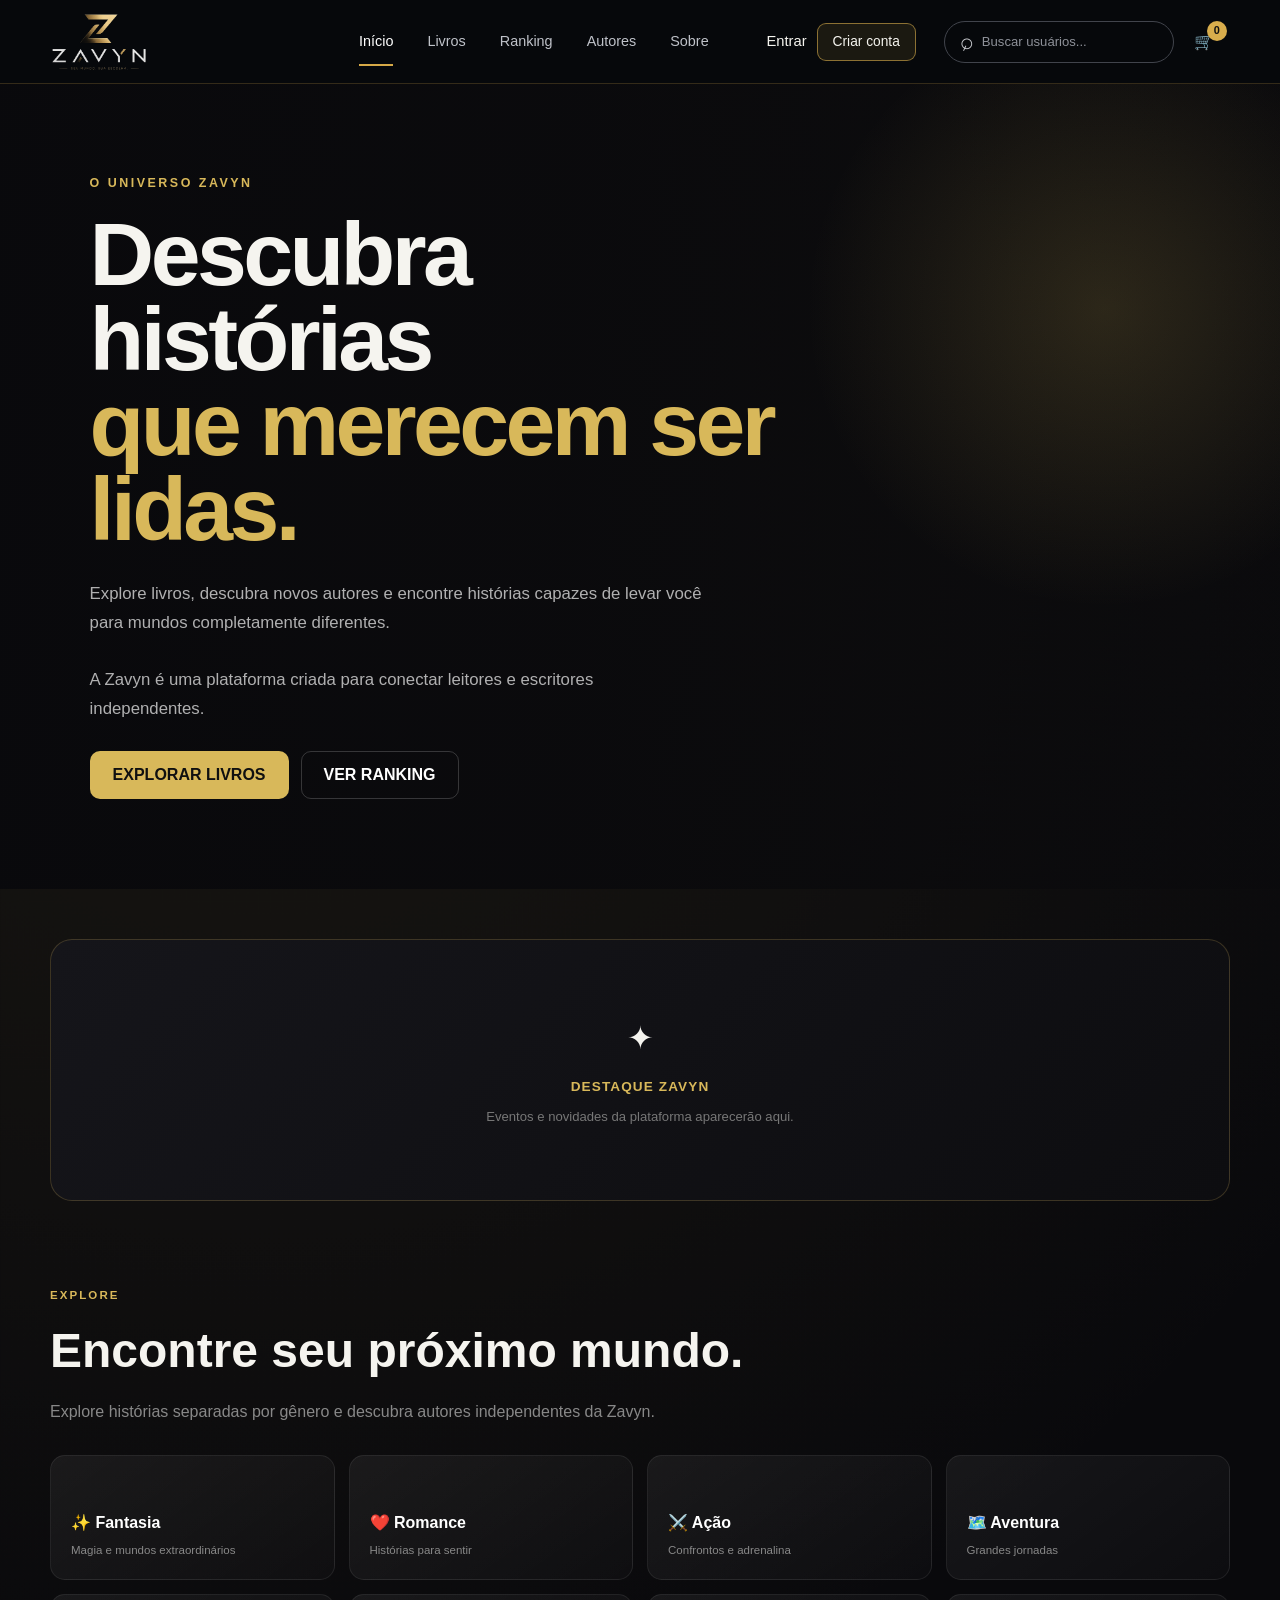
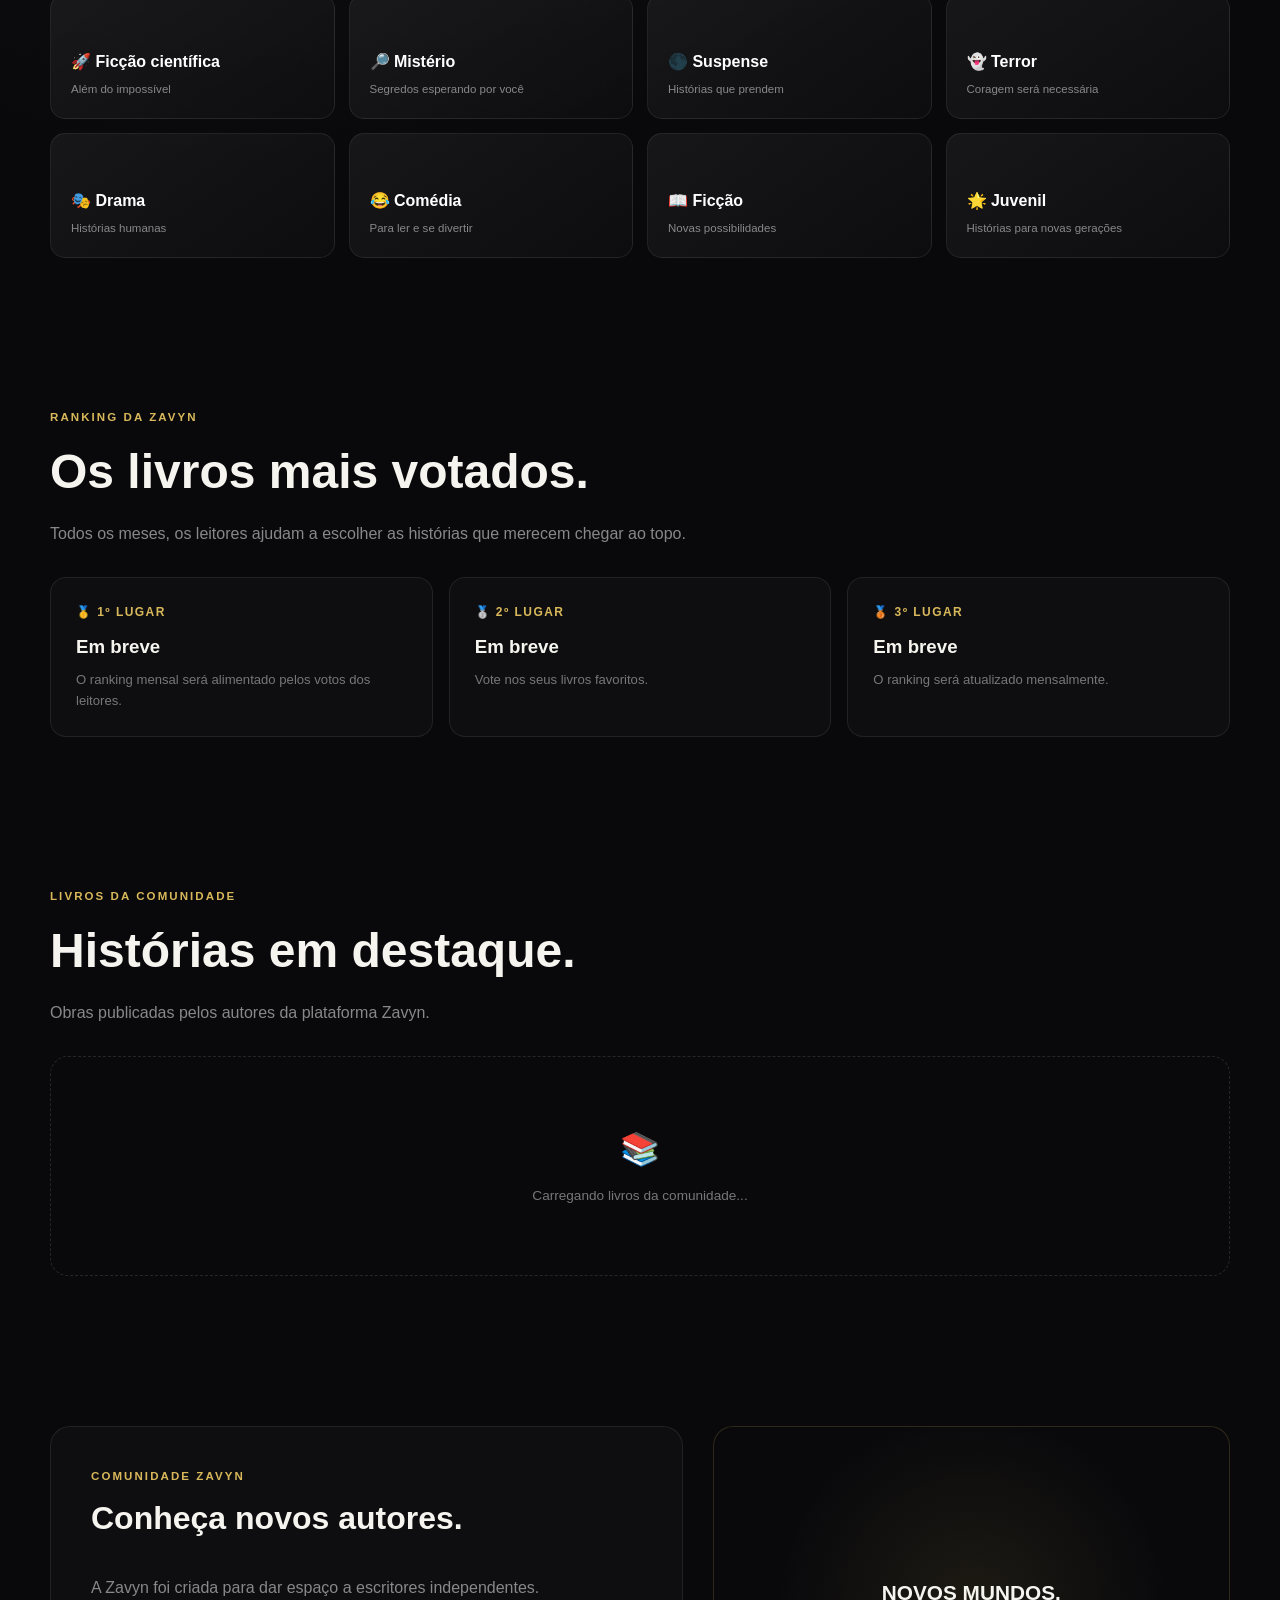
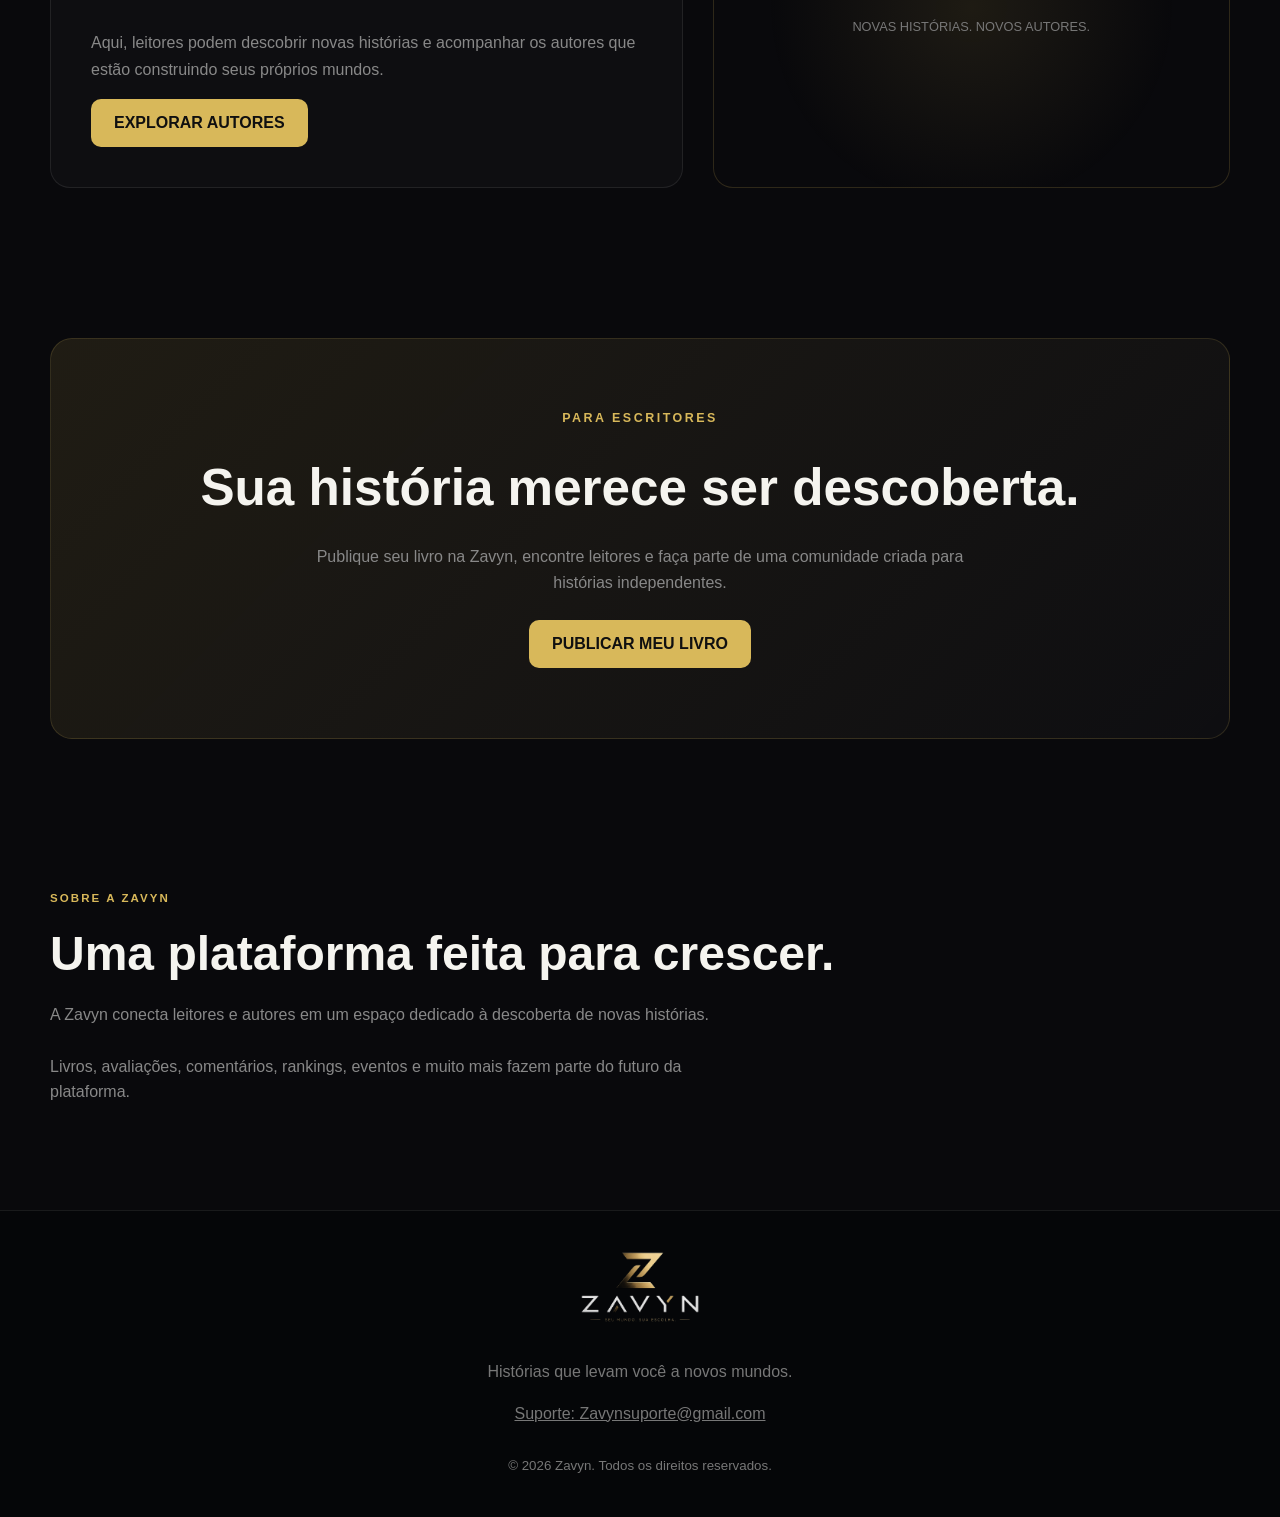
==== index.html @ c4ba1cd3 "Update index.html" ====
<!DOCTYPE html>
<html lang="pt-BR">

<head>

  <meta charset="UTF-8">

  <meta
    name="viewport"
    content="width=device-width, initial-scale=1.0"
  >

  <meta
    name="description"
    content="Zavyn — descubra histórias, novos autores e mundos incríveis."
  >

  <title>Zavyn — Descubra novos mundos</title>

  <link rel="stylesheet" href="style.css">


  <style>

    /* =====================================================
       NOVA HOME ZAVYN
    ===================================================== */

    .zavyn-home {
      min-height: 100vh;
      background:
        radial-gradient(
          circle at 20% 10%,
          rgba(216,184,90,.08),
          transparent 30%
        ),
        #09090c;
    }


    /* =====================================================
       HERO
    ===================================================== */

    .platform-hero {

      min-height: 650px;

      display: flex;
      align-items: center;

      position: relative;

      overflow: hidden;

      padding: 90px 7%;

      background:
        linear-gradient(
          90deg,
          rgba(9,9,12,.98) 0%,
          rgba(9,9,12,.88) 45%,
          rgba(9,9,12,.45) 100%
        );

    }


    .platform-hero::before {

      content: "";

      position: absolute;

      width: 650px;
      height: 650px;

      right: -150px;
      top: -100px;

      border-radius: 50%;

      background:
        radial-gradient(
          circle,
          rgba(216,184,90,.16),
          transparent 65%
        );

    }


    .hero-platform-content {

      position: relative;

      z-index: 2;

      max-width: 720px;

    }


    .platform-eyebrow {

      margin-bottom: 18px;

      color: #d8b85a;

      font-size: .78rem;

      font-weight: 800;

      letter-spacing: .2em;

      text-transform: uppercase;

    }


    .hero-platform-content h1 {

      margin: 0;

      font-size:
        clamp(
          3rem,
          7vw,
          6.5rem
        );

      line-height: .95;

      letter-spacing: -.04em;

    }


    .hero-platform-content h1 em {

      color: #d8b85a;

      font-style: normal;

    }


    .hero-platform-content p {

      max-width: 620px;

      margin: 28px 0;

      color: rgba(255,255,255,.68);

      font-size: 1.05rem;

      line-height: 1.7;

    }


    .platform-actions {

      display: flex;

      flex-wrap: wrap;

      gap: 12px;

    }


    .platform-button {

      display: inline-flex;

      align-items: center;

      justify-content: center;

      min-height: 48px;

      padding: 0 22px;

      border-radius: 10px;

      border: 1px solid transparent;

      background: #d8b85a;

      color: #101010;

      font-weight: 800;

      text-decoration: none;

      transition: .2s;

    }


    .platform-button:hover {

      transform: translateY(-2px);

      filter: brightness(1.08);

    }


    .platform-button.secondary {

      background: transparent;

      color: #fff;

      border-color:
        rgba(255,255,255,.18);

    }


    /* =====================================================
       CONTAINER
    ===================================================== */

    .platform-section {

      width: min(
        1180px,
        calc(100% - 32px)
      );

      margin: auto;

      padding: 75px 0;

    }


    .platform-heading {

      margin-bottom: 30px;

    }


    .platform-heading small {

      display: block;

      margin-bottom: 8px;

      color: #d8b85a;

      font-size: .72rem;

      font-weight: 800;

      letter-spacing: .18em;

    }


    .platform-heading h2 {

      margin: 0;

      font-size:
        clamp(
          1.8rem,
          4vw,
          3rem
        );

    }


    .platform-heading p {

      max-width: 680px;

      margin-top: 10px;

      color: #888;

      line-height: 1.6;

    }


    /* =====================================================
       DESTAQUE / EVENTO
    ===================================================== */

    .zavyn-highlight {

      position: relative;

      width: min(
        1180px,
        calc(100% - 32px)
      );

      min-height: 260px;

      margin: 50px auto 10px;

      overflow: hidden;

      border-radius: 22px;

      border:
        1px solid
        rgba(216,184,90,.22);

      background:
        linear-gradient(
          135deg,
          #15151a,
          #0d0d10
        );

    }


    .highlight-placeholder {

      min-height: 260px;

      display: flex;

      align-items: center;

      justify-content: center;

      flex-direction: column;

      text-align: center;

      padding: 35px;

    }


    .highlight-placeholder .icon {

      font-size: 2rem;

      margin-bottom: 12px;

    }


    .highlight-placeholder strong {

      color: #d8b85a;

      letter-spacing: .08em;

      font-size: .85rem;

    }


    .highlight-placeholder span {

      margin-top: 8px;

      color: #777;

      font-size: .82rem;

    }


    /* =====================================================
       GÊNEROS
    ===================================================== */

    .genre-grid {

      display: grid;

      grid-template-columns:
        repeat(
          4,
          minmax(0,1fr)
        );

      gap: 14px;

    }


    .genre-card {

      min-height: 125px;

      display: flex;

      align-items: flex-end;

      padding: 20px;

      border-radius: 15px;

      border:
        1px solid
        rgba(255,255,255,.08);

      background:
        linear-gradient(
          145deg,
          rgba(255,255,255,.06),
          rgba(255,255,255,.02)
        );

      color: #fff;

      text-decoration: none;

      transition:
        transform .2s,
        border-color .2s;

    }


    .genre-card:hover {

      transform: translateY(-4px);

      border-color:
        rgba(216,184,90,.4);

    }


    .genre-card strong {

      font-size: 1rem;

    }


    .genre-card span {

      display: block;

      margin-top: 5px;

      color: #888;

      font-size: .72rem;

    }


    /* =====================================================
       RANKING
    ===================================================== */

    .ranking-preview {

      display: grid;

      grid-template-columns:
        repeat(
          3,
          minmax(0,1fr)
        );

      gap: 16px;

    }


    .ranking-card {

      padding: 25px;

      border-radius: 16px;

      border:
        1px solid
        rgba(255,255,255,.08);

      background:
        rgba(255,255,255,.025);

    }


    .ranking-position {

      color: #d8b85a;

      font-size: .75rem;

      font-weight: 800;

      letter-spacing: .12em;

    }


    .ranking-card h3 {

      margin:
        10px 0 7px;

    }


    .ranking-card p {

      margin: 0;

      color: #777;

      font-size: .82rem;

    }


    /* =====================================================
       LIVROS
    ===================================================== */

   .community-books-grid {

  display: grid;

  grid-template-columns:
    repeat(
      4,
      minmax(0, 1fr)
    );

  gap: 18px;

}


.community-books-loading {

  min-height: 220px;

  grid-column: 1 / -1;

  display: flex;

  align-items: center;

  justify-content: center;

  flex-direction: column;

  text-align: center;

  padding: 30px;

  border:
    1px dashed
    rgba(255,255,255,.12);

  border-radius: 18px;

  color: #777;

}


.community-books-loading span {

  font-size: 2rem;

  margin-bottom: 10px;

}


.community-books-loading p {

  margin: 0;

  font-size: .85rem;

}


.community-book-card {

  overflow: hidden;

  border-radius: 16px;

  border:
    1px solid
    rgba(255,255,255,.08);

  background:
    rgba(255,255,255,.025);

  transition:
    transform .2s,
    border-color .2s;

}


.community-book-card:hover {

  transform: translateY(-5px);

  border-color:
    rgba(216,184,90,.35);

}


.community-book-cover {

  width: 100%;

  aspect-ratio: 2 / 3;

  object-fit: cover;

  display: block;

  background: #15151a;

}


.community-book-info {

  padding: 16px;

}


.community-book-info h3 {

  margin: 0 0 6px;

  font-size: 1rem;

}


.community-book-author {

  margin: 0 0 10px;

  color: #d8b85a;

  font-size: .75rem;

}


.community-book-description {

  margin: 0;

  color: #888;

  font-size: .78rem;

  line-height: 1.5;

  display: -webkit-box;

  -webkit-line-clamp: 3;

  -webkit-box-orient: vertical;

  overflow: hidden;

}


.community-book-bottom {

  display: flex;

  align-items: center;

  justify-content: space-between;

  gap: 10px;

  margin-top: 15px;

}


.community-book-price {

  color: #fff;

  font-weight: 800;

  font-size: .9rem;

}


.community-book-button {

  border: 0;

  border-radius: 8px;

  padding: 9px 12px;

  background: #d8b85a;

  color: #101010;

  font-size: .7rem;

  font-weight: 800;

  cursor: pointer;

}


.community-book-button:hover {

  filter: brightness(1.08);

}


@media (max-width: 850px) {

  .community-books-grid {

    grid-template-columns:
      repeat(
        2,
        minmax(0, 1fr)
      );

  }

}


@media (max-width: 500px) {

  .community-books-grid {

    grid-template-columns: 1fr;

  }

}


    /* =====================================================
       AUTORES
    ===================================================== */

    .authors-platform {

      display: grid;

      grid-template-columns:
        1.1fr .9fr;

      gap: 30px;

      align-items: stretch;

    }


    .authors-copy {

      padding: 40px;

      border-radius: 20px;

      border:
        1px solid
        rgba(255,255,255,.08);

      background:
        rgba(255,255,255,.025);

    }


    .authors-copy h2 {

      margin: 0 0 15px;

      font-size: 2rem;

    }


    .authors-copy p {

      color: #888;

      line-height: 1.7;

    }


    .authors-panel {

      min-height: 300px;

      display: flex;

      align-items: center;

      justify-content: center;

      text-align: center;

      border-radius: 20px;

      border:
        1px solid
        rgba(216,184,90,.18);

      background:
        radial-gradient(
          circle,
          rgba(216,184,90,.10),
          transparent 65%
        );

    }


    .authors-panel strong {

      display: block;

      font-size: 1.3rem;

    }


    .authors-panel span {

      display: block;

      margin-top: 8px;

      color: #777;

      font-size: .8rem;

    }


    /* =====================================================
       PUBLICAR
    ===================================================== */

    .publish-platform {

      text-align: center;

      padding: 70px 25px;

      border-radius: 22px;

      background:
        linear-gradient(
          135deg,
          rgba(216,184,90,.11),
          rgba(255,255,255,.025)
        );

      border:
        1px solid
        rgba(216,184,90,.16);

    }


    .publish-platform h2 {

      margin: 0;

      font-size:
        clamp(
          2rem,
          4vw,
          3.3rem
        );

    }


    .publish-platform p {

      max-width: 650px;

      margin: 15px auto 25px;

      color: #888;

      line-height: 1.6;

    }


    /* =====================================================
       FOOTER
    ===================================================== */

    .platform-footer {

      padding: 40px 20px;

      text-align: center;

      border-top:
        1px solid
        rgba(255,255,255,.08);

      color: #777;

    }


    .platform-footer img {

      width: 120px;

      margin-bottom: 12px;

    }


    /* =====================================================
       COMPATIBILIDADE COM O SISTEMA ANTIGO
       Os 8 volumes continuam preservados,
       mas não aparecem na Home.
    ===================================================== */

    .legacy-compat {

      display: none !important;

    }


    /* =====================================================
       RESPONSIVO
    ===================================================== */

    @media (max-width: 850px) {

      .genre-grid {

        grid-template-columns:
          repeat(
            2,
            minmax(0,1fr)
          );

      }


      .ranking-preview {

        grid-template-columns: 1fr;

      }


      .authors-platform {

        grid-template-columns: 1fr;

      }

    }


    @media (max-width: 600px) {

      .platform-hero {

        min-height: 560px;

        padding:
          70px 20px;

      }


      .genre-grid {

        grid-template-columns: 1fr 1fr;

      }


      .platform-section {

        padding: 55px 0;

      }

    }

  </style>

</head>


<body>


<div class="zavyn-home">


  <!-- ===================================================
       CABEÇALHO
  ==================================================== -->

  <header class="header">

    <a
      class="logo"
      href="index.html"
      aria-label="Zavyn início"
    >

      <img
        src="zavyn-logo.png"
        alt="Zavyn"
      >

    </a>


    <nav class="main-nav">

      <a
        class="active"
        href="index.html"
      >
        Início
      </a>

      <a href="genero.html?genre=Fantasia">
        Livros
      </a>

      <a href="#ranking">
        Ranking
      </a>

      <a href="#autores">
        Autores
      </a>

      <a href="#sobre">
        Sobre
      </a>

    </nav>


    <div class="header-tools">


      <div
        class="account-nav"
        id="accountNav"
        aria-label="Conta Zavyn"
      >

        <a
          class="account-link"
          href="login.html"
        >
          Entrar
        </a>

        <a
          class="account-button"
          href="cadastro.html"
        >
          Criar conta
        </a>

      </div>


      <label
        class="search-box"
        aria-label="Buscar usuários"
      >

        <span>⌕</span>

        <input
          id="bookSearch"
          type="search"
          placeholder="Buscar usuários..."
          autocomplete="off"
        >

      </label>


      <button
        class="cart-link"
        id="openCartBtn"
        type="button"
        aria-label="Abrir carrinho"
      >

        🛒

        <span id="cartCount">
          0
        </span>

      </button>


    </div>

  </header>



  <!-- ===================================================
       HERO
  ==================================================== -->

  <section class="platform-hero">


    <div class="hero-platform-content">


      <div class="platform-eyebrow">
        O UNIVERSO ZAVYN
      </div>


      <h1>

        Descubra histórias
        <br>

        <em>que merecem ser lidas.</em>

      </h1>


      <p>

        Explore livros, descubra novos autores
        e encontre histórias capazes de levar
        você para mundos completamente diferentes.

        <br><br>

        A Zavyn é uma plataforma criada para
        conectar leitores e escritores
        independentes.

      </p>


      <div class="platform-actions">

        <a
          class="platform-button"
          href="#generos"
        >
          EXPLORAR LIVROS
        </a>


        <a
          class="platform-button secondary"
          href="#ranking"
        >
          VER RANKING
        </a>

      </div>


    </div>


  </section>



  <!-- ===================================================
       DESTAQUE ZAVYN
  ==================================================== -->

  <section class="zavyn-highlight">

    <div
      class="highlight-placeholder"
      id="zavynHomeHighlight"
    >

      <div class="icon">
        ✦
      </div>

      <strong>
        DESTAQUE ZAVYN
      </strong>

      <span>
        Eventos e novidades da plataforma aparecerão aqui.
      </span>

    </div>

  </section>



  <!-- ===================================================
       GÊNEROS
  ==================================================== -->

  <section
    class="platform-section"
    id="generos"
  >


    <div class="platform-heading">

      <small>
        EXPLORE
      </small>

      <h2>
        Encontre seu próximo mundo.
      </h2>

      <p>
        Explore histórias separadas por gênero
        e descubra autores independentes da Zavyn.
      </p>

    </div>


    <div class="genre-grid">


      <a
        class="genre-card"
        href="genero.html?genre=Fantasia"
      >
        <div>
          <strong>✨ Fantasia</strong>
          <span>Magia e mundos extraordinários</span>
        </div>
      </a>


      <a
        class="genre-card"
        href="genero.html?genre=Romance"
      >
        <div>
          <strong>❤️ Romance</strong>
          <span>Histórias para sentir</span>
        </div>
      </a>


      <a
        class="genre-card"
        href="genero.html?genre=Ação"
      >
        <div>
          <strong>⚔️ Ação</strong>
          <span>Confrontos e adrenalina</span>
        </div>
      </a>


      <a
        class="genre-card"
        href="genero.html?genre=Aventura"
      >
        <div>
          <strong>🗺️ Aventura</strong>
          <span>Grandes jornadas</span>
        </div>
      </a>


      <a
        class="genre-card"
        href="genero.html?genre=Ficção%20científica"
      >
        <div>
          <strong>🚀 Ficção científica</strong>
          <span>Além do impossível</span>
        </div>
      </a>


      <a
        class="genre-card"
        href="genero.html?genre=Mistério"
      >
        <div>
          <strong>🔎 Mistério</strong>
          <span>Segredos esperando por você</span>
        </div>
      </a>


      <a
        class="genre-card"
        href="genero.html?genre=Suspense"
      >
        <div>
          <strong>🌑 Suspense</strong>
          <span>Histórias que prendem</span>
        </div>
      </a>


      <a
        class="genre-card"
        href="genero.html?genre=Terror"
      >
        <div>
          <strong>👻 Terror</strong>
          <span>Coragem será necessária</span>
        </div>
      </a>


      <a
        class="genre-card"
        href="genero.html?genre=Drama"
      >
        <div>
          <strong>🎭 Drama</strong>
          <span>Histórias humanas</span>
        </div>
      </a>


      <a
        class="genre-card"
        href="genero.html?genre=Comédia"
      >
        <div>
          <strong>😂 Comédia</strong>
          <span>Para ler e se divertir</span>
        </div>
      </a>


      <a
        class="genre-card"
        href="genero.html?genre=Ficção"
      >
        <div>
          <strong>📖 Ficção</strong>
          <span>Novas possibilidades</span>
        </div>
      </a>


      <a
        class="genre-card"
        href="genero.html?genre=Juvenil"
      >
        <div>
          <strong>🌟 Juvenil</strong>
          <span>Histórias para novas gerações</span>
        </div>
      </a>


    </div>

  </section>



  <!-- ===================================================
       RANKING
  ==================================================== -->

  <section
    class="platform-section"
    id="ranking"
  >


    <div class="platform-heading">

      <small>
        RANKING DA ZAVYN
      </small>

      <h2>
        Os livros mais votados.
      </h2>

      <p>
        Todos os meses, os leitores ajudam
        a escolher as histórias que merecem
        chegar ao topo.
      </p>

    </div>


    <div class="ranking-preview">


      <article class="ranking-card">

        <div class="ranking-position">
          🥇 1º LUGAR
        </div>

        <h3>
          Em breve
        </h3>

        <p>
          O ranking mensal será alimentado
          pelos votos dos leitores.
        </p>

      </article>


      <article class="ranking-card">

        <div class="ranking-position">
          🥈 2º LUGAR
        </div>

        <h3>
          Em breve
        </h3>

        <p>
          Vote nos seus livros favoritos.
        </p>

      </article>


      <article class="ranking-card">

        <div class="ranking-position">
          🥉 3º LUGAR
        </div>

        <h3>
          Em breve
        </h3>

        <p>
          O ranking será atualizado mensalmente.
        </p>

      </article>


    </div>

  </section>



  <!-- ===================================================
       LIVROS EM DESTAQUE
  ==================================================== -->

  <section
    class="platform-section"
    id="livros-destaque"
  >


    <div class="platform-heading">

      <small>
        LIVROS DA COMUNIDADE
      </small>

      <h2>
        Histórias em destaque.
      </h2>

      <p>
        Obras publicadas pelos autores
        da plataforma Zavyn.
      </p>

    </div>


   <div
  class="community-books-grid"
  id="communityBooks"
>
  <div class="community-books-loading">
    <span>📚</span>
    <p>Carregando livros da comunidade...</p>
  </div>
</div>


  </section>



  <!-- ===================================================
       AUTORES
  ==================================================== -->

  <section
    class="platform-section"
    id="autores"
  >


    <div class="authors-platform">


      <div class="authors-copy">

        <div class="platform-heading">

          <small>
            COMUNIDADE ZAVYN
          </small>

          <h2>
            Conheça novos autores.
          </h2>

        </div>


        <p>

          A Zavyn foi criada para dar espaço
          a escritores independentes.

          <br><br>

          Aqui, leitores podem descobrir novas
          histórias e acompanhar os autores
          que estão construindo seus próprios mundos.

        </p>


        <a
          class="platform-button"
          href="#autores"
        >
          EXPLORAR AUTORES
        </a>

      </div>


      <div class="authors-panel">

        <div>

          <strong>
            NOVOS MUNDOS.
          </strong>

          <span>
            NOVAS HISTÓRIAS. NOVOS AUTORES.
          </span>

        </div>

      </div>


    </div>

  </section>



  <!-- ===================================================
       PUBLICAÇÃO
  ==================================================== -->

  <section class="platform-section">


    <div class="publish-platform">


      <div class="platform-eyebrow">
        PARA ESCRITORES
      </div>


      <h2>
        Sua história merece ser descoberta.
      </h2>


      <p>

        Publique seu livro na Zavyn,
        encontre leitores e faça parte
        de uma comunidade criada para
        histórias independentes.

      </p>


      <a
        class="platform-button"
        href="publicar.html"
      >
        PUBLICAR MEU LIVRO
      </a>


    </div>

  </section>



  <!-- ===================================================
       SOBRE
  ==================================================== -->

  <section
    class="platform-section"
    id="sobre"
  >


    <div class="platform-heading">

      <small>
        SOBRE A ZAVYN
      </small>

      <h2>
        Uma plataforma feita para crescer.
      </h2>

      <p>

        A Zavyn conecta leitores e autores
        em um espaço dedicado à descoberta
        de novas histórias.

        <br><br>

        Livros, avaliações, comentários,
        rankings, eventos e muito mais
        fazem parte do futuro da plataforma.

      </p>

    </div>

  </section>



  <!-- ===================================================
       COMPATIBILIDADE — SISTEMA LEGADO
       NÃO APARECE NA HOME
  ==================================================== -->

  <div class="legacy-compat">


    <div id="volumes"></div>


    <div id="cartItems"></div>

    <div id="cartTotal">
      R$ 0,00
    </div>


    <section id="checkout">

      <div id="checkoutItems"></div>

      <form id="checkoutForm">

        <input
          id="customerName"
          type="text"
        >

        <input
          id="customerEmail"
          type="email"
        >

        <div class="payment-option selected"
             data-payment="pix">
        </div>

        <div
          class="payment-option"
          data-payment="card"
        >
        </div>

        <div id="paymentNotice"></div>

        <button
          class="checkout-submit"
          type="submit"
        >
          CONTINUAR
        </button>

      </form>


      <div id="checkoutSubtotal">
        R$ 0,00
      </div>

      <div id="checkoutTotal">
        R$ 0,00
      </div>

      <div id="paymentResult"></div>

      <button
        id="backToCartBtn"
        type="button"
      >
        Voltar
      </button>

    </section>


    <div
      id="bookModal"
      aria-hidden="true"
    >

      <img id="modalCover">

      <h2 id="modalTitle"></h2>

      <p id="modalVolume"></p>

      <p id="modalDescription"></p>

      <strong id="modalPrice"></strong>

      <button id="modalAdd">
        Adicionar
      </button>

    </div>


    <div
      id="cartDrawer"
      aria-hidden="true"
    >

      <div id="drawerItems"></div>

      <strong id="drawerTotal">
        R$ 0,00
      </strong>

      <button id="drawerCheckoutBtn">
        Checkout
      </button>

      <button id="closeCartBtn">
        Fechar
      </button>

      <div id="closeCartBackdrop"></div>

    </div>


    <div
      id="userSearchModal"
      aria-hidden="true"
    >

      <button id="closeUserSearchBtn">
        Fechar
      </button>

      <div id="closeUserSearchBackdrop"></div>

      <input
        id="userSearchModalInput"
      >

      <div id="userSearchResults"></div>

    </div>


    <div
      id="publicProfileModal"
      aria-hidden="true"
    >

      <button id="closePublicProfileBtn">
        Fechar
      </button>

      <div id="closePublicProfileBackdrop"></div>

      <div id="publicProfileContent"></div>

    </div>

  </div>



  <!-- ===================================================
       FOOTER
  ==================================================== -->

  <footer class="platform-footer">

    <img
      src="zavyn-logo.png"
      alt="Zavyn"
    >

    <p>
      Histórias que levam você a novos mundos.
    </p>

    <a
      href="mailto:Zavynsuporte@gmail.com"
    >
      Suporte: Zavynsuporte@gmail.com
    </a>

    <br><br>

    <small>
      © 2026 Zavyn. Todos os direitos reservados.
    </small>

  </footer>


</div>


<script src="script.js"></script>

<script src="auth.js"></script>


</body>

</html>
---- style.css ----
*{box-sizing:border-box}
html{scroll-behavior:smooth}
body{margin:0;background:#080a0d;color:#f5f4ef;font-family:Arial,Helvetica,sans-serif;line-height:1.6}
body.modal-open{overflow:hidden}
a{color:inherit}
.header{position:sticky;top:0;z-index:50;min-height:80px;padding:8px 4%;display:flex;align-items:center;gap:28px;background:rgba(7,9,12,.96);backdrop-filter:blur(18px);border-bottom:1px solid rgba(212,169,74,.22)}
.logo{width:250px;display:block;flex:0 0 auto}.logo img{width:100%;height:58px;object-fit:contain;object-position:left center;display:block}
.main-nav{display:flex;align-items:center;justify-content:center;gap:34px;flex:1}.main-nav a{position:relative;color:#bfc2c9;text-decoration:none;font-size:.9rem;padding:22px 0}.main-nav a:hover,.main-nav a.active{color:#fff}.main-nav a.active:after{content:"";position:absolute;left:0;right:0;bottom:9px;height:2px;background:#d6a947}
.header-tools{display:flex;align-items:center;gap:18px}.search-box{height:42px;width:230px;border:1px solid #41444c;border-radius:22px;display:flex;align-items:center;padding:0 14px;color:#c9cbd0}.search-box span{font-size:1.45rem;line-height:1;transform:rotate(-20deg);margin-right:7px}.search-box input{width:100%;border:0;outline:0;background:transparent;color:#fff;font-size:.82rem}.search-box input::placeholder{color:#8e9199}.cart-link{text-decoration:none;font-size:1.15rem;position:relative}.cart-link span{display:inline-grid;place-items:center;min-width:20px;height:20px;padding:0 5px;border-radius:10px;background:#d8ad4c;color:#111;font-size:.68rem;font-weight:900;vertical-align:top;margin-left:-7px;margin-top:-8px}
.hero{min-height:calc(100vh - 80px);padding:90px 5%;display:grid;grid-template-columns:minmax(0,1.15fr) minmax(260px,.55fr);gap:70px;align-items:center;position:relative;overflow:hidden;background:radial-gradient(circle at 82% 40%,rgba(171,116,32,.18),transparent 28%),radial-gradient(circle at 15% 70%,rgba(71,91,132,.13),transparent 30%),linear-gradient(135deg,#080a0d,#11151c 55%,#07090c)}
.hero:before{content:"";position:absolute;inset:0;background:linear-gradient(115deg,transparent 45%,rgba(255,255,255,.025) 46%,transparent 47%);pointer-events:none}.hero-content,.hero-card{position:relative;z-index:1}.hero-content{max-width:760px}.eyebrow{font-size:.68rem;letter-spacing:3px;font-weight:800;color:#aeb2bb}.gold{color:#d8ad4c}.hero h1{font-size:clamp(3rem,6vw,6rem);line-height:.95;letter-spacing:-4px;margin:18px 0 24px}.hero h1 em{font-family:Georgia,serif;font-weight:400;color:#dfb758}.lead{max-width:650px;color:#b8bbc4;font-size:1.03rem}.actions{display:flex;align-items:center;gap:24px;margin-top:30px}.button{display:inline-block;padding:13px 22px;background:linear-gradient(180deg,#e4bd65,#c99c39);color:#111;border:1px solid #e7c873;text-decoration:none;font-weight:900;letter-spacing:.8px;cursor:pointer;border-radius:4px;box-shadow:0 8px 24px rgba(0,0,0,.22)}.button:hover{filter:brightness(1.06);transform:translateY(-1px)}.text-button{color:#d7d9df;text-decoration:none}.hero-card{padding:25px;background:rgba(255,255,255,.035);border:1px solid #363b44;border-radius:18px;min-height:470px;display:flex;flex-direction:column;justify-content:space-between;box-shadow:0 30px 70px rgba(0,0,0,.35)}.hero-card span{font-size:.65rem;letter-spacing:2.5px;color:#c3c5cb}.hero-card strong{font-size:1.55rem;line-height:1.05}.hero-card small{letter-spacing:5px;color:#d0a748}.real-hero-cover{width:190px;aspect-ratio:2/3;align-self:center;display:block;object-fit:cover;border-radius:10px;box-shadow:18px 25px 55px rgba(0,0,0,.55)}
.section{padding:85px 4.5%;background:#0b0e13;color:#f3f2ed}.section-heading{display:flex;justify-content:space-between;align-items:end;gap:30px;margin-bottom:35px}.section-heading h2{font-size:clamp(2rem,4vw,3.5rem);line-height:1;margin:9px 0}.section-heading h2 em{font-family:Georgia,serif;font-weight:400;color:#dcb45a}.catalog-subtitle{color:#9da1aa;margin:0}.catalog-quote{max-width:250px;color:#9fa2aa;text-transform:uppercase;letter-spacing:2px;font-size:.72rem;text-align:right}.grid{display:grid;grid-template-columns:repeat(4,minmax(0,1fr));gap:18px}.book{background:linear-gradient(180deg,#12161c,#0f1217);padding:10px;border:1px solid #2a3038;border-radius:12px;box-shadow:0 15px 35px rgba(0,0,0,.25);transition:transform .22s ease,border-color .22s ease}.book:hover{transform:translateY(-5px);border-color:#8c6d32}.book-cover-button{display:block;width:100%;padding:0;border:0;background:none;cursor:pointer}.cover-image-wrap{width:100%;aspect-ratio:2/3;overflow:hidden;border-radius:8px;background:#08090b;box-shadow:0 14px 28px rgba(0,0,0,.4)}.book-cover{width:100%;height:100%;display:block;object-fit:cover;transition:transform .35s ease}.book:hover .book-cover{transform:scale(1.025)}.book-meta{display:flex;justify-content:space-between;align-items:center;margin:13px 3px 0;font-size:.67rem;letter-spacing:1.2px}.book-meta span{color:#9ea2aa;font-weight:800}.book-meta strong{font-size:.88rem;color:#e2c06e}.book h3{font-size:1rem;margin:6px 3px 4px;color:#f7f5ee}.book>p{font-size:.76rem;line-height:1.5;min-height:68px;margin:0 3px 13px;color:#a8abb2}.book-actions{display:grid;grid-template-columns:1fr 1fr;gap:7px}.book-actions button{padding:10px 6px;font-size:.67rem;letter-spacing:.4px;border-radius:4px}.details-button{background:#d7aa48;color:#111;border:1px solid #e1bc68;font-weight:900;cursor:pointer}.add-button{background:#11151a;color:#eee;border:1px solid #454a53;font-weight:800;cursor:pointer}.details-button:hover,.add-button:hover{filter:brightness(1.08)}
.author-section{padding:90px 5%;display:grid;grid-template-columns:1fr 1fr;gap:70px;align-items:center;background:#0a0d12;border-top:1px solid #1d2229}.author-section h2,.about h2,.cart-section h2,.contact-section h2{font-size:clamp(2.1rem,4.5vw,4rem);line-height:1;margin:10px 0}.author-copy p:not(.eyebrow){color:#aeb2ba;max-width:650px}.outline-button{margin-top:22px;padding:12px 20px;background:transparent;color:#fff;border:1px solid #686d76;cursor:pointer;font-weight:800;border-radius:4px}.author-panel{min-height:390px;border:1px solid #2d333c;display:flex;flex-direction:column;align-items:center;justify-content:center;text-align:center;background:radial-gradient(circle,#1b2028,#0a0d12 65%)}.orbit{display:grid;place-items:center;width:120px;height:120px;border:1px solid #9a7b3b;border-radius:50%;font-size:4rem;font-family:Georgia,serif;color:#d8ad4c}.panel-line{width:70px;height:1px;background:#8a6c31;margin:25px}.author-panel p{font-size:.7rem;letter-spacing:3px;color:#999da5}.author-panel strong{font-size:1.2rem}
.about{text-align:center;background:#eeeae1;color:#17181c}.about-box{max-width:850px;margin:auto}.about-box p:not(.eyebrow){color:#62646a}.contact-section{padding:75px 5%;display:flex;justify-content:center;text-align:center;background:#11151b;border-top:1px solid #252b33}.contact-section>div{max-width:700px}.contact-section p:not(.eyebrow){color:#9da1aa}
.cart-section{padding:90px 5%;background:#080a0d;text-align:center}.centered{justify-content:center}.cart-section h2{color:#fff}.empty{color:#969aa4}.cart-item{max-width:750px;margin:10px auto;padding:14px 18px;background:#15191f;border:1px solid #292f37;display:flex;justify-content:space-between;text-align:left}.cart-item button{background:none;border:0;color:#aaa;font-size:1.1rem;cursor:pointer}.cart-total{max-width:750px;margin:28px auto;font-size:1.2rem;display:flex;justify-content:space-between}.notice{color:#777;font-size:.8rem}
footer{text-align:center;padding:40px 20px;background:#050608;color:#858991;border-top:1px solid #20242b}.footer-logo-img{width:180px;height:74px;object-fit:contain;display:block;margin:0 auto 8px}
.book-modal{position:fixed;inset:0;z-index:100;display:none;align-items:center;justify-content:center;padding:24px}.book-modal.open{display:flex}.modal-backdrop{position:absolute;inset:0;background:rgba(0,0,0,.82);backdrop-filter:blur(10px)}.modal-card{position:relative;z-index:1;width:min(960px,100%);max-height:92vh;overflow:auto;display:grid;grid-template-columns:minmax(230px,340px) 1fr;gap:40px;padding:28px;background:#0f1318;color:#f5f3ed;border:1px solid #3a3f47;border-radius:16px;box-shadow:0 35px 100px rgba(0,0,0,.65)}.modal-close{position:absolute;right:12px;top:8px;width:40px;height:40px;border:0;background:transparent;font-size:2rem;color:#b8bbc2;cursor:pointer}.modal-cover-wrap{align-self:start;overflow:hidden;border-radius:10px;border:1px solid #30353d;box-shadow:0 22px 55px rgba(0,0,0,.5)}.modal-cover-wrap img{display:block;width:100%;aspect-ratio:2/3;object-fit:cover}.modal-info{align-self:center;padding:10px 20px 10px 0}.modal-info h2{font-size:clamp(2rem,5vw,3.7rem);line-height:.98;letter-spacing:-2px;margin:12px 0;color:#fff}.modal-volume{color:#b1b4bc;font-weight:700}.modal-description{font-size:1rem;line-height:1.75;color:#b2b5bd;max-width:530px;margin:25px 0}.modal-buy{display:flex;align-items:center;gap:22px;padding-top:18px;border-top:1px solid #353a42}.modal-buy strong{font-size:1.35rem;color:#e2bd63}.modal-buy .button{font-size:.72rem}.modal-info:after{content:"SEU MUNDO. SUA ESCOLHA.";display:block;margin-top:28px;padding-top:18px;border-top:1px solid #6f572d;color:#c79c43;letter-spacing:3px;font-size:.65rem;text-align:center}
@media(max-width:1000px){.header{flex-wrap:wrap}.logo{width:210px}.main-nav{order:3;width:100%;flex-basis:100%;gap:24px}.main-nav a{padding:8px 0}.main-nav a.active:after{bottom:0}.header-tools{margin-left:auto}.grid{grid-template-columns:repeat(3,minmax(0,1fr))}.hero{grid-template-columns:1fr}.hero-card{max-width:400px;width:100%;justify-self:center}.search-box{width:190px}}
@media(max-width:700px){.header{padding:8px 4%;gap:12px}.logo{width:170px}.logo img{height:50px}.header-tools{gap:8px}.search-box{width:42px;padding:0 10px}.search-box input{display:none}.main-nav{gap:15px}.main-nav a{font-size:.75rem}.grid{grid-template-columns:repeat(2,minmax(0,1fr));gap:12px}.section,.author-section,.cart-section,.contact-section{padding:65px 5%}.section-heading{align-items:flex-start;flex-direction:column}.catalog-quote{text-align:left}.modal-card{grid-template-columns:1fr;gap:22px;padding:20px;max-height:94vh}.modal-cover-wrap{width:190px;justify-self:center}.modal-info{padding:0}.modal-info h2{font-size:2.4rem}.modal-buy{flex-wrap:wrap}.modal-buy .button{flex:1}.book>p{min-height:92px}}
@media(max-width:460px){.logo{width:145px}.main-nav{gap:11px}.main-nav a{font-size:.7rem}.grid{grid-template-columns:1fr}.book>p{min-height:auto}.hero{padding:65px 5%}.hero h1{letter-spacing:-2px}.real-hero-cover{width:160px}}

/* Carrinho lateral — Zavyn V7 */
.cart-link{appearance:none;-webkit-appearance:none;border:0!important;background:transparent!important;color:#f5f4ef;cursor:pointer;padding:6px 2px;font:inherit;position:relative;display:inline-flex;align-items:flex-start;justify-content:center;box-shadow:none!important;outline-offset:3px}.cart-icon{width:27px;height:27px;display:block;fill:none;stroke:currentColor;stroke-width:1.8;stroke-linecap:round;stroke-linejoin:round}.cart-link:focus{outline:1px solid rgba(216,173,76,.65)}
.cart-drawer{position:fixed;inset:0;z-index:120;display:none}
.cart-drawer.open{display:block}
.cart-drawer-backdrop{position:absolute;inset:0;background:rgba(0,0,0,.72);backdrop-filter:blur(5px)}
.cart-panel{position:absolute;right:0;top:0;height:100%;width:min(520px,94vw);background:#0d1116;border-left:1px solid #3a3f47;box-shadow:-25px 0 80px rgba(0,0,0,.55);display:flex;flex-direction:column;padding:28px}
.cart-panel-head{display:flex;align-items:flex-start;justify-content:space-between;padding-bottom:18px;border-bottom:1px solid #292f37}
.cart-panel-head h2{margin:5px 0 0;font-size:2rem}
.drawer-items{flex:1;overflow:auto;padding:18px 0}
.drawer-cart-item{display:grid;grid-template-columns:64px 1fr auto;gap:14px;align-items:start;margin:0 0 12px;padding:12px;background:#141920;border:1px solid #2a3038;border-radius:9px}
.drawer-cart-item>img{width:64px;height:88px;object-fit:cover;border-radius:5px;border:1px solid #333941}
.drawer-item-info{display:flex;flex-direction:column;gap:2px;min-width:0}
.drawer-item-info strong{color:#fff}.drawer-item-info span{color:#c0c3ca;font-size:.86rem}.drawer-item-info small{color:#8f949d;font-size:.75rem}
.item-subtotal{color:#dfb85f;font-size:.9rem;white-space:nowrap}
.qty-controls{display:flex;align-items:center;gap:9px;margin-top:10px}.qty-controls button{width:26px;height:26px;border:1px solid #4a5058;background:#0b0e12;color:#fff;border-radius:4px;cursor:pointer}.qty-controls b{min-width:18px;text-align:center}.qty-controls .remove-link{width:auto;border:0;background:transparent;color:#a9adb5;text-decoration:underline;font-size:.72rem;margin-left:3px}
.drawer-footer{border-top:1px solid #292f37;padding-top:20px}.drawer-total{display:flex;justify-content:space-between;align-items:center;font-size:1.05rem;margin-bottom:16px}.drawer-total strong{font-size:1.45rem;color:#e2bd63}.drawer-checkout{width:100%}
@media(max-width:700px){.cart-panel{padding:20px}.drawer-cart-item{grid-template-columns:54px 1fr}.drawer-cart-item>img{width:54px;height:76px}.item-subtotal{grid-column:2}}

/* Checkout — Zavyn V9 */
.checkout-section{display:none;padding:90px 5%;background:#0b0e13;border-top:1px solid #252b33}
.checkout-section.checkout-active{display:block}
.checkout-wrap{max-width:1100px;margin:0 auto}
.checkout-heading{margin-bottom:34px}.checkout-heading h2{font-size:clamp(2.3rem,5vw,4rem);line-height:1;margin:10px 0}.checkout-heading>p:last-child{color:#9da1aa;max-width:650px}
.checkout-grid{display:grid;grid-template-columns:minmax(0,1.3fr) minmax(300px,.7fr);gap:24px;align-items:start}
.checkout-form{display:grid;gap:16px}.checkout-card,.checkout-summary{background:#11161c;border:1px solid #2b3139;border-radius:12px;padding:24px;box-shadow:0 18px 45px rgba(0,0,0,.25)}
.checkout-label{margin:0 0 18px;color:#d9ad4d;font-size:.7rem;letter-spacing:2px;font-weight:900}
.checkout-card label{display:block;color:#d7d9de;font-size:.85rem;font-weight:700;margin-bottom:15px}.checkout-card input{display:block;width:100%;margin-top:7px;padding:13px 14px;background:#090c10;border:1px solid #343a43;border-radius:6px;color:#fff;outline:0}.checkout-card input:focus{border-color:#b88d36;box-shadow:0 0 0 2px rgba(184,141,54,.12)}
.form-note,.payment-notice{color:#7f848d;font-size:.76rem;line-height:1.55}.payment-options{display:grid;grid-template-columns:1fr 1fr;gap:10px}.payment-option{padding:15px;text-align:left;background:#0a0d11;border:1px solid #353b44;border-radius:8px;color:#fff;cursor:pointer}.payment-option span,.payment-option small{display:block}.payment-option span{font-weight:900}.payment-option small{margin-top:3px;color:#858a93;font-size:.72rem}.payment-option.selected{border-color:#d4a644;box-shadow:inset 0 0 0 1px #d4a644;background:#15130e}.payment-notice{margin-top:14px;padding:11px 12px;border-left:2px solid #7c602b;background:#0c0f13}
.checkout-submit{width:100%;margin-top:2px}.back-to-cart{border:0;background:none;color:#a9adb5;cursor:pointer;padding:7px}.back-to-cart:hover{color:#fff}
.checkout-summary{position:sticky;top:105px}.summary-item{display:flex;justify-content:space-between;gap:15px;padding:12px 0;border-bottom:1px solid #292f37;color:#c8cbd1;font-size:.82rem}.summary-item span{min-width:0}.summary-item b{color:#8f949d;font-weight:700}.summary-item strong{color:#e0b85e;white-space:nowrap}.summary-line{display:flex;justify-content:space-between;padding-top:18px;color:#aeb2ba}.summary-line.total{font-size:1.1rem;color:#fff;border-top:1px solid #353b43;margin-top:14px}.summary-line.total strong{font-size:1.45rem;color:#e2bd63}.digital-note{margin:20px 0 0;padding-top:16px;border-top:1px solid #292f37;color:#777d86;font-size:.74rem}
@media(max-width:800px){.checkout-grid{grid-template-columns:1fr}.checkout-summary{position:static}.payment-options{grid-template-columns:1fr 1fr}}
@media(max-width:460px){.checkout-section{padding:65px 5%}.checkout-card,.checkout-summary{padding:18px}.payment-options{grid-template-columns:1fr}}

/* Pagamento PIX — Zavyn V10 */
.checkout-submit:disabled{opacity:.65;cursor:wait}
.payment-result{display:none;margin-top:18px;padding:22px;background:#0c1015;border:1px solid #3b3424;border-radius:12px}
.payment-result.visible{display:block}
.payment-result-head{display:flex;align-items:center;gap:12px}.payment-result-head>div{display:flex;flex-direction:column;gap:3px}.payment-result-head strong{color:#fff}.payment-result-head small{color:#858b95;font-size:.7rem;word-break:break-all}.payment-status-dot{width:10px;height:10px;border-radius:50%;background:#d6a943;box-shadow:0 0 0 5px rgba(214,169,67,.1)}
.payment-result-total{margin:18px 0;color:#aeb2ba}.payment-result-total strong{color:#e2bd63;font-size:1.25rem}
.pix-qr-wrap{width:220px;height:220px;margin:18px auto;padding:10px;background:#fff;border-radius:8px;display:flex;align-items:center;justify-content:center}.pix-qr-wrap img{width:100%;height:100%;object-fit:contain}
.pix-code-label{display:block;color:#c9ccd2;font-size:.75rem;font-weight:700}.pix-code-label input{display:block;width:100%;margin-top:7px;padding:11px 12px;background:#080b0f;border:1px solid #343a43;border-radius:6px;color:#bfc3ca;font-size:.7rem}.secondary-action{margin-top:9px;width:100%;font-size:.7rem}
.payment-result-actions{display:grid;grid-template-columns:1fr auto;gap:9px;margin-top:12px}.payment-result-actions .button{font-size:.68rem}.payment-ticket{display:inline-flex;align-items:center;justify-content:center;padding:11px 13px;border:1px solid #6a552c;border-radius:6px;color:#d9ad4d;text-decoration:none;font-size:.68rem;font-weight:900}.payment-help{color:#747a84;font-size:.7rem;line-height:1.5;margin:14px 0 0}
.payment-success,.payment-error,.payment-waiting{text-align:center}.success-icon{width:48px;height:48px;margin:0 auto 12px;border:1px solid #d6a943;border-radius:50%;display:flex;align-items:center;justify-content:center;color:#d6a943;font-size:1.5rem}.payment-success strong,.payment-error strong,.payment-waiting strong{color:#fff;font-size:1.05rem}.payment-success p,.payment-error p,.payment-waiting p{color:#9da1aa;font-size:.78rem;line-height:1.6}.success-note{font-size:.7rem!important;color:#777d86!important}
@media(max-width:460px){.payment-result-actions{grid-template-columns:1fr}.pix-qr-wrap{width:190px;height:190px}}

/* V13 — entrega digital após pagamento aprovado */
.download-box{margin:20px 0;padding:18px;background:#11161c;border:1px solid #3a3222;border-radius:10px;text-align:left}
.download-title{margin:0 0 5px!important;color:#e2bd63!important;font-size:.72rem!important;letter-spacing:2px;font-weight:900}
.download-help{margin:0 0 14px!important;color:#8f949d!important;font-size:.72rem!important}
.download-list{display:grid;gap:9px}
.download-button{display:flex;align-items:center;justify-content:center;min-height:44px;padding:11px 14px;background:linear-gradient(180deg,#e4bd65,#c99c39);color:#111;border:1px solid #e7c873;border-radius:5px;text-decoration:none;font-weight:900;font-size:.72rem;letter-spacing:.7px;box-shadow:0 7px 18px rgba(0,0,0,.2)}
.download-button:hover{filter:brightness(1.06);transform:translateY(-1px)}


/* V15 — Cidade noturna + suporte Zavyn */
.hero-glow{position:absolute;inset:0;z-index:0;pointer-events:none;background:radial-gradient(circle at 72% 22%,rgba(230,190,92,.12),transparent 18%),radial-gradient(circle at 28% 72%,rgba(74,101,150,.12),transparent 26%)}
.cityscape{position:absolute;inset:0;z-index:0;overflow:hidden;pointer-events:none;opacity:.92}
.cityscape .moon{position:absolute;right:11%;top:11%;width:105px;height:105px;border-radius:50%;background:radial-gradient(circle at 35% 35%,#fff8d8 0 14%,#e8d9a0 42%,rgba(232,217,160,.2) 70%,transparent 71%);filter:drop-shadow(0 0 24px rgba(225,203,132,.35))}
.skyline{position:absolute;left:-3%;right:-3%;bottom:23%;height:34%;display:flex;align-items:flex-end;gap:10px;transform:skewX(-1deg)}
.skyline:before,.skyline:after{content:"";display:block;flex:1;height:100%;background:linear-gradient(to top,rgba(3,6,10,.98),rgba(8,12,19,.84));clip-path:polygon(0 100%,0 35%,8% 35%,8% 17%,17% 17%,17% 43%,25% 43%,25% 8%,34% 8%,34% 29%,43% 29%,43% 0,51% 0,51% 25%,61% 25%,61% 13%,70% 13%,70% 38%,79% 38%,79% 19%,88% 19%,88% 46%,100% 46%,100% 100%)}
.skyline-back{bottom:25%;height:28%;opacity:.45;filter:blur(.5px);transform:scaleX(1.04) skewX(1deg)}
.skyline-front{bottom:24%;height:36%;opacity:.9}
.skyline-front:after{transform:scaleX(1.02);filter:drop-shadow(0 -5px 15px rgba(216,173,76,.06))}
.lake{position:absolute;left:-5%;right:-5%;bottom:-8%;height:38%;background:linear-gradient(to bottom,rgba(8,18,30,.78),rgba(3,8,14,.98)),repeating-linear-gradient(to bottom,transparent 0 10px,rgba(176,170,129,.08) 11px 12px);clip-path:polygon(0 30%,100% 18%,100% 100%,0 100%);box-shadow:inset 0 20px 45px rgba(55,87,121,.08)}
.lake:after{content:"";position:absolute;inset:0;background:radial-gradient(ellipse at 74% 12%,rgba(222,190,100,.2),transparent 20%),linear-gradient(to bottom,transparent 25%,rgba(67,101,136,.08) 50%,transparent 75%);opacity:.8}
.hero-content{z-index:3}.hero-card{z-index:3}.support-email{display:inline-flex;margin-top:22px;padding:11px 18px;border:1px solid #66532d;border-radius:5px;color:#e1bb62;text-decoration:none;font-weight:800;letter-spacing:.3px;background:rgba(8,11,15,.55)}
.support-email:hover{border-color:#d8ad4c;background:rgba(216,173,76,.08);transform:translateY(-1px)}
.footer-support{display:block;width:max-content;max-width:100%;margin:10px auto 12px;color:#d1a94e;text-decoration:none;font-size:.8rem}.footer-support:hover{text-decoration:underline}
@media(max-width:700px){.cityscape .moon{width:72px;height:72px;right:8%;top:10%}.skyline{bottom:22%;height:27%;gap:6px}.lake{height:31%}.support-email{font-size:.78rem}}


/* ===== Zavyn V16 — base pages ===== */
.site-header {
  min-height: 72px;
  display: flex;
  align-items: center;
  padding: 14px 22px;
}
.brand-link { display: inline-flex; align-items: center; }
.site-logo { max-height: 48px; width: auto; }

.auth-page,
.profile-page {
  width: min(100% - 32px, 960px);
  margin: 40px auto 80px;
}

.auth-card,
.profile-card,
.profile-section,
.profile-stats {
  background: rgba(20, 20, 24, .94);
  border: 1px solid rgba(212, 175, 55, .22);
  border-radius: 18px;
  box-shadow: 0 12px 35px rgba(0, 0, 0, .18);
}

.auth-card {
  width: min(100%, 480px);
  margin: 0 auto;
  padding: 32px;
}
.auth-card h1,
.profile-card h1 { margin-top: 0; }
.auth-intro,
.auth-switch,
.profile-handle,
.profile-bio { opacity: .82; }

.auth-form {
  display: grid;
  gap: 10px;
  margin-top: 24px;
}
.auth-form input {
  width: 100%;
  box-sizing: border-box;
  padding: 13px 14px;
  border-radius: 10px;
  border: 1px solid rgba(255,255,255,.15);
  background: rgba(255,255,255,.06);
  color: inherit;
}
.primary-btn {
  margin-top: 10px;
  padding: 13px 18px;
  border: 0;
  border-radius: 10px;
  cursor: pointer;
  font-weight: 700;
}
.auth-switch { margin-bottom: 0; }
.auth-message { min-height: 1.3em; }

.profile-card {
  display: flex;
  gap: 22px;
  align-items: center;
  padding: 28px;
}
.profile-avatar {
  width: 92px;
  height: 92px;
  border-radius: 50%;
  display: grid;
  place-items: center;
  font-size: 32px;
  font-weight: 800;
  border: 2px solid rgba(212,175,55,.55);
}
.profile-info { min-width: 0; }

.profile-section { margin-top: 24px; padding: 24px; }
.section-heading {
  display: flex;
  align-items: center;
  justify-content: space-between;
  gap: 16px;
}
.section-heading h2 { margin: 0; }
.section-heading span { opacity: .7; font-size: .9rem; }

.profile-mural {
  display: grid;
  grid-template-columns: repeat(3, 1fr);
  gap: 12px;
  margin-top: 18px;
}
.mural-slot {
  min-height: 180px;
  display: grid;
  place-items: center;
  border: 1px dashed rgba(212,175,55,.38);
  border-radius: 14px;
  font-size: 32px;
  opacity: .75;
}

.profile-stats {
  display: grid;
  grid-template-columns: repeat(4, 1fr);
  margin-top: 24px;
  overflow: hidden;
}
.profile-stats div {
  padding: 20px 12px;
  text-align: center;
  border-right: 1px solid rgba(255,255,255,.08);
}
.profile-stats div:last-child { border-right: 0; }
.profile-stats strong,
.profile-stats span { display: block; }
.profile-stats strong { font-size: 1.3rem; }
.profile-stats span { margin-top: 5px; font-size: .82rem; opacity: .72; }

.empty-state {
  margin-top: 18px;
  padding: 30px;
  text-align: center;
  border: 1px dashed rgba(255,255,255,.12);
  border-radius: 14px;
  opacity: .75;
}

.site-footer {
  padding: 28px 22px;
  text-align: center;
}

@media (max-width: 640px) {
  .auth-card { padding: 24px; }
  .profile-card { align-items: flex-start; }
  .profile-avatar { width: 72px; height: 72px; font-size: 26px; }
  .profile-mural { grid-template-columns: 1fr; }
  .mural-slot { min-height: 130px; }
  .profile-stats { grid-template-columns: repeat(2, 1fr); }
  .profile-stats div:nth-child(2) { border-right: 0; }
  .profile-stats div:nth-child(-n+2) { border-bottom: 1px solid rgba(255,255,255,.08); }
}

/* ===== Zavyn V16 — autenticação real ===== */
.auth-form input:focus,
.auth-form textarea:focus {
  outline: 1px solid rgba(216,173,76,.75);
  border-color: rgba(216,173,76,.55);
}
.auth-form textarea {
  width: 100%;
  box-sizing: border-box;
  padding: 13px 14px;
  border-radius: 10px;
  border: 1px solid rgba(255,255,255,.15);
  background: rgba(255,255,255,.06);
  color: inherit;
  font: inherit;
  resize: vertical;
}
.field-help {
  margin-top: -5px;
  color: #9297a1;
  font-size: .76rem;
}
.primary-btn:disabled,
.outline-button:disabled {
  opacity: .55;
  cursor: wait;
}
.auth-message {
  min-height: 1.3em;
  margin-top: 14px;
}
.auth-message.error { color: #e58b8b; }
.auth-message.success { color: #9ed39e; }
.profile-actions {
  display: flex;
  justify-content: center;
  margin-top: 24px;
}

/* ===== Zavyn V16 — navegação da conta ===== */
.account-nav {
  display: flex;
  align-items: center;
  gap: 10px;
  margin-right: 10px;
}
.account-link {
  color: inherit;
  text-decoration: none;
  font-size: .92rem;
  white-space: nowrap;
}
.account-link:hover { color: #d8ad4c; }
.account-button {
  display: inline-flex;
  align-items: center;
  justify-content: center;
  min-height: 38px;
  padding: 0 15px;
  border: 1px solid rgba(216,173,76,.6);
  border-radius: 9px;
  background: rgba(216,173,76,.10);
  color: inherit;
  text-decoration: none;
  font: inherit;
  font-size: .86rem;
  cursor: pointer;
  white-space: nowrap;
  box-sizing: border-box;
}
.account-button:hover {
  background: rgba(216,173,76,.18);
  border-color: rgba(216,173,76,.9);
}
.account-logout {
  background: transparent;
}
@media (max-width: 900px) {
  .account-nav { order: 3; width: 100%; justify-content: flex-end; margin: 8px 0 0; }
}
@media (max-width: 640px) {
  .account-nav { gap: 8px; }
  .account-link { font-size: .84rem; }
  .account-button { min-height: 36px; padding: 0 12px; font-size: .8rem; }
}

/* ===== Zavyn V18 — perfil editável ===== */
.profile-avatar-button {
  position: relative;
  border: 0;
  padding: 0;
  cursor: pointer;
  color: inherit;
  background: transparent;
  border-radius: 50%;
  flex: 0 0 auto;
}
.profile-avatar-button #profileAvatar {
  width: 92px;
  height: 92px;
  display: grid;
  place-items: center;
  font-size: 34px;
  font-weight: 800;
  border: 2px solid rgba(212,175,55,.55);
  border-radius: 50%;
  overflow: hidden;
  background-color: rgba(255,255,255,.04);
  background-repeat: no-repeat;
}
.avatar-edit-badge {
  position: absolute;
  right: 0;
  bottom: 0;
  width: 28px;
  height: 28px;
  display: grid;
  place-items: center;
  border-radius: 50%;
  background: #d8ad4c;
  color: #151515;
  border: 2px solid #171717;
  font-size: 14px;
  font-weight: 800;
}
.profile-avatar-button:hover #profileAvatar { border-color: rgba(216,173,76,.95); }
.profile-photo-help {
  margin: 2px 0 12px;
  font-size: .82rem;
  color: #9da1aa;
}
@media (max-width: 640px) {
  .profile-avatar-button #profileAvatar { width: 72px; height: 72px; font-size: 26px; }
}


/* ===== Zavyn V20 — três slots do mural ===== */
.mural-slot-button {
  position: relative;
  min-height: 180px;
  padding: 18px;
  border: 1px dashed rgba(212,175,55,.38);
  border-radius: 14px;
  background: rgba(255,255,255,.02);
  color: inherit;
  font: inherit;
  cursor: pointer;
  display: grid;
  place-items: center;
  align-content: center;
  gap: 6px;
  background-size: cover;
  background-position: center;
  background-repeat: no-repeat;
  overflow: hidden;
}
.mural-slot-button:hover {
  border-color: rgba(216,173,76,.9);
  background-color: rgba(216,173,76,.06);
}
.mural-plus { font-size: 34px; line-height: 1; }
.mural-caption { font-size: .82rem; opacity: .72; }
.mural-slot-button.has-image { border-style: solid; }
.mural-slot-button.has-image::after {
  content: "";
  position: absolute;
  inset: 0;
  background: linear-gradient(to top, rgba(0,0,0,.42), transparent 45%);
  pointer-events: none;
}
.mural-edit-badge {
  position: absolute;
  right: 10px;
  bottom: 10px;
  z-index: 2;
  width: 30px;
  height: 30px;
  display: grid;
  place-items: center;
  border-radius: 50%;
  background: #d8ad4c;
  color: #151515;
  border: 2px solid #171717;
  font-size: 14px;
  font-weight: 800;
}
.mural-message {
  min-height: 1.3em;
  margin: 12px 0 0;
  text-align: center;
}
@media (max-width: 640px) {
  .mural-slot-button { min-height: 130px; }
}


/* =========================================================
   BUSCA DE USUÁRIOS / PERFIL PÚBLICO
========================================================= */

.user-search-modal,
.public-profile-modal{
  position:fixed;
  inset:0;
  z-index:120;
  display:none;
  align-items:center;
  justify-content:center;
  padding:24px;
}
.user-search-modal.open,
.public-profile-modal.open{display:flex}

.user-search-backdrop,
.public-profile-backdrop{
  position:absolute;
  inset:0;
  background:rgba(0,0,0,.84);
  backdrop-filter:blur(12px);
}

.user-search-card,
.public-profile-card{
  position:relative;
  z-index:1;
  width:min(680px,100%);
  max-height:90vh;
  overflow:auto;
  padding:30px;
  background:#0f1318;
  color:#f5f3ed;
  border:1px solid #3a3f47;
  border-radius:18px;
  box-shadow:0 35px 100px rgba(0,0,0,.7);
}

.user-search-head h2{
  margin:8px 0 6px;
  font-size:clamp(2rem,5vw,3rem);
  color:#fff;
}
.user-search-head p:not(.eyebrow){
  margin:0 0 22px;
  color:#aeb2ba;
  line-height:1.6;
}

.user-search-input-wrap{
  height:52px;
  display:flex;
  align-items:center;
  gap:10px;
  padding:0 16px;
  border:1px solid #4a4f58;
  border-radius:14px;
  background:#090c10;
  color:#d8ad4c;
}
.user-search-input-wrap span{
  font-size:1.6rem;
  transform:rotate(-20deg);
}
.user-search-input-wrap input{
  width:100%;
  border:0;
  outline:0;
  background:transparent;
  color:#fff;
  font-size:1rem;
}
.user-search-input-wrap input::placeholder{color:#777c85}

.user-search-results{
  margin-top:16px;
  display:grid;
  gap:8px;
}
.user-result{
  width:100%;
  display:flex;
  align-items:center;
  gap:14px;
  padding:12px 14px;
  border:1px solid rgba(255,255,255,.07);
  border-radius:14px;
  background:#151920;
  color:#fff;
  text-align:left;
  cursor:pointer;
  transition:.2s ease;
}
.user-result:hover{
  border-color:rgba(216,173,76,.55);
  background:#1a1e25;
  transform:translateY(-1px);
}
.user-result-avatar{
  width:48px;
  height:48px;
  flex:0 0 48px;
  display:grid;
  place-items:center;
  border-radius:50%;
  background:#242932;
  border:1px solid #5a4a2c;
  color:#d8ad4c;
  font-weight:800;
  font-size:1.1rem;
  background-size:cover;
  background-position:center;
}
.user-result-avatar.has-avatar{
  background-repeat:no-repeat;
}
.user-result-info{
  min-width:0;
  display:grid;
  gap:4px;
}
.user-result-info strong{
  overflow:hidden;
  text-overflow:ellipsis;
  white-space:nowrap;
}
.user-result-info small{color:#9da1aa}
.user-result-arrow{
  margin-left:auto;
  color:#d8ad4c;
  font-size:1.2rem;
}
.user-search-empty,
.user-search-loading{
  margin:12px 0 4px;
  padding:24px;
  border:1px dashed rgba(255,255,255,.12);
  border-radius:14px;
  color:#9da1aa;
  text-align:center;
}
.user-search-empty.error{color:#e2a6a6}

/* Perfil público */
.public-profile-card{width:min(820px,100%)}
.public-profile-top{
  display:grid;
  grid-template-columns:150px 1fr;
  gap:28px;
  align-items:center;
}
.public-profile-avatar{
  width:150px;
  height:150px;
  display:grid;
  place-items:center;
  border-radius:50%;
  background:#1a1f26;
  border:2px solid #6f572d;
  color:#d8ad4c;
  font-size:3.5rem;
  font-weight:800;
  background-size:cover;
  background-position:center;
  background-repeat:no-repeat;
}
.public-profile-main h2{
  margin:5px 0;
  font-size:clamp(2rem,5vw,3rem);
  color:#fff;
}
.public-profile-handle{color:#d8ad4c;font-weight:700}
.public-profile-bio{
  margin:15px 0;
  color:#b2b5bd;
  line-height:1.65;
  max-width:560px;
  white-space:pre-wrap;
}
.public-profile-stats{
  display:flex;
  gap:30px;
  margin:18px 0;
}
.public-profile-stats div{display:grid;gap:3px}
.public-profile-stats strong{font-size:1.25rem;color:#fff}
.public-profile-stats span{font-size:.78rem;color:#8f949d}
.public-follow-btn{
  border:1px solid #d8ad4c;
  border-radius:10px;
  padding:10px 20px;
  background:#d8ad4c;
  color:#111;
  font-weight:900;
  cursor:pointer;
}
.public-follow-btn.following{
  background:transparent;
  color:#d8ad4c;
}
.public-follow-btn:disabled{opacity:.6;cursor:wait}
.public-profile-own{
  display:inline-block;
  padding:10px 14px;
  border:1px solid rgba(255,255,255,.12);
  border-radius:10px;
  color:#aeb2ba;
  font-size:.85rem;
}
.public-profile-divider{
  height:1px;
  margin:28px 0 24px;
  background:rgba(255,255,255,.1);
}
.public-profile-section-title{
  display:flex;
  align-items:center;
  justify-content:space-between;
  gap:15px;
  margin-bottom:14px;
}
.public-profile-section-title h3{margin:0;color:#fff}
.public-profile-section-title span{font-size:.8rem;color:#888d96}
.public-mural-grid{
  display:grid;
  grid-template-columns:repeat(3,1fr);
  gap:10px;
}
.public-mural-slot{
  min-height:170px;
  overflow:hidden;
  border-radius:12px;
  border:1px solid rgba(255,255,255,.1);
  background:#151920;
  display:grid;
  place-items:center;
}
.public-mural-slot img{
  display:block;
  width:100%;
  height:100%;
  min-height:170px;
  object-fit:cover;
}
.public-mural-slot.empty{color:#555b65;font-size:2rem}
.public-profile-books{
  margin-top:28px;
  padding-top:22px;
  border-top:1px solid rgba(255,255,255,.1);
}
.public-profile-books p{
  margin:0;
  color:#888d96;
  line-height:1.6;
}
.public-profile-error{text-align:center;padding:30px 10px}
/* Livros publicados no perfil público */
.public-books-grid{
  display:grid;
  grid-template-columns:repeat(4,minmax(0,1fr));
  gap:10px;
  margin-top:18px;
  max-width:620px;
}

.public-book-card{
  overflow:hidden;
  background:linear-gradient(180deg,#151920,#101319);
  border:1px solid rgba(255,255,255,.08);
  border-radius:12px;
  box-shadow:0 12px 28px rgba(0,0,0,.25);
  transition:.2s ease;
}

.public-book-card:hover{
  transform:translateY(-3px);
  border-color:rgba(216,173,76,.55);
}

.public-book-cover{
  width:100%;
  aspect-ratio:2/3;
  overflow:hidden;
  background:#080a0d;
}

.public-book-cover img{
  display:block;
  width:100%;
  height:100%;
  object-fit:cover;
}

.public-book-cover-empty{
  width:100%;
  height:100%;
  display:grid;
  place-items:center;
  color:#d8ad4c;
  font-size:3rem;
  font-family:Georgia,serif;
  font-weight:700;
}

.public-book-info{
  padding:9px;
}

.public-book-info > span{
  display:block;
  margin-bottom:5px;
  color:#8f949d;
  font-size:.58rem;
  letter-spacing:1.5px;
  font-weight:800;
}

.public-book-info h4{
  margin:0 0 5px;
  color:#fff;
  font-size:.72rem;
  line-height:1.3;
}

.public-book-info strong{
  color:#e2bd63;
  font-size:.82rem;
}

@media(max-width:700px){
  .public-books-grid{
    grid-template-columns:repeat(2,minmax(0,1fr));
  }
}
.public-profile-error p{color:#c7c9ce;margin-bottom:20px}

@media(max-width:700px){
  .user-search-card,
  .public-profile-card{padding:22px}
  .public-profile-top{
    grid-template-columns:1fr;
    text-align:center;
  }
  .public-profile-avatar{width:105px;height:105px;justify-self:center;font-size:2.5rem}
  .public-profile-bio{margin-left:auto;margin-right:auto}
  .public-profile-stats{justify-content:center}
  .public-profile-action{text-align:center}
  .public-mural-grid{grid-template-columns:1fr}
  .public-mural-slot,
  .public-mural-slot img{min-height:220px}
}
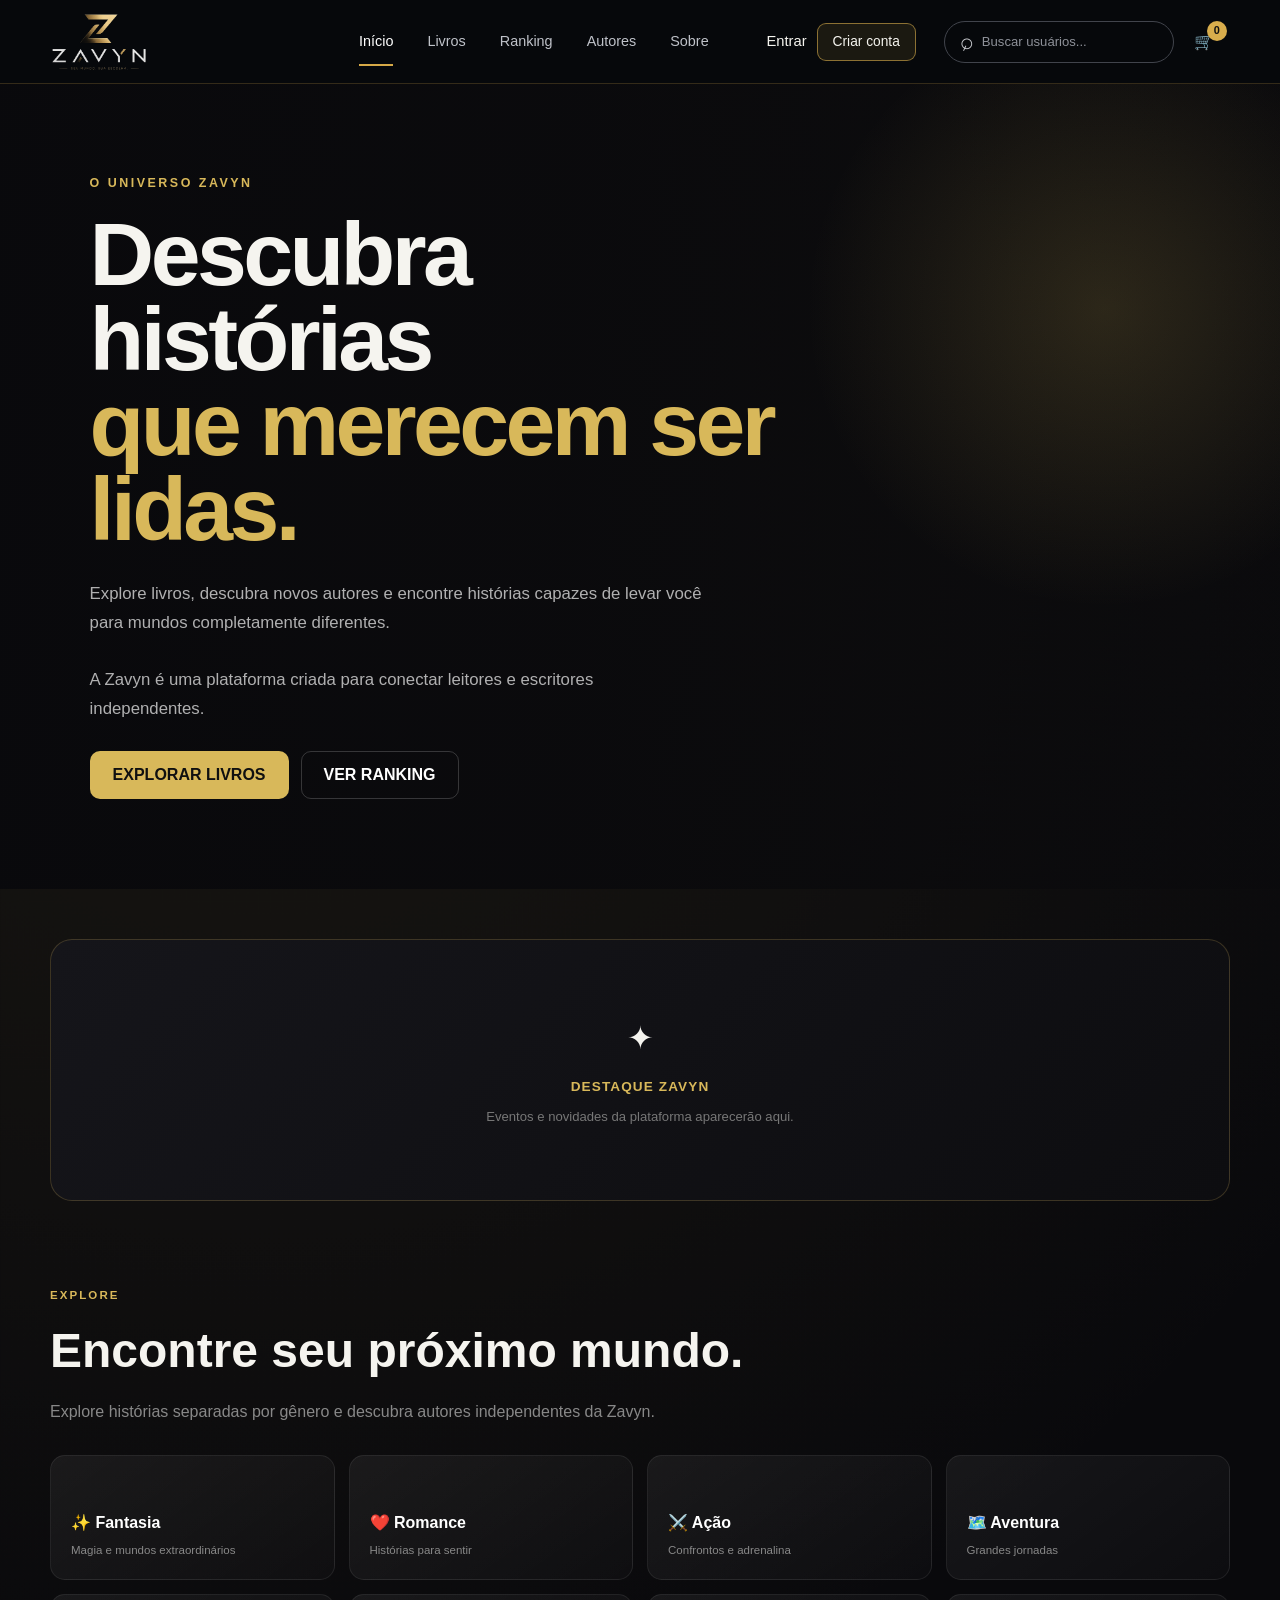
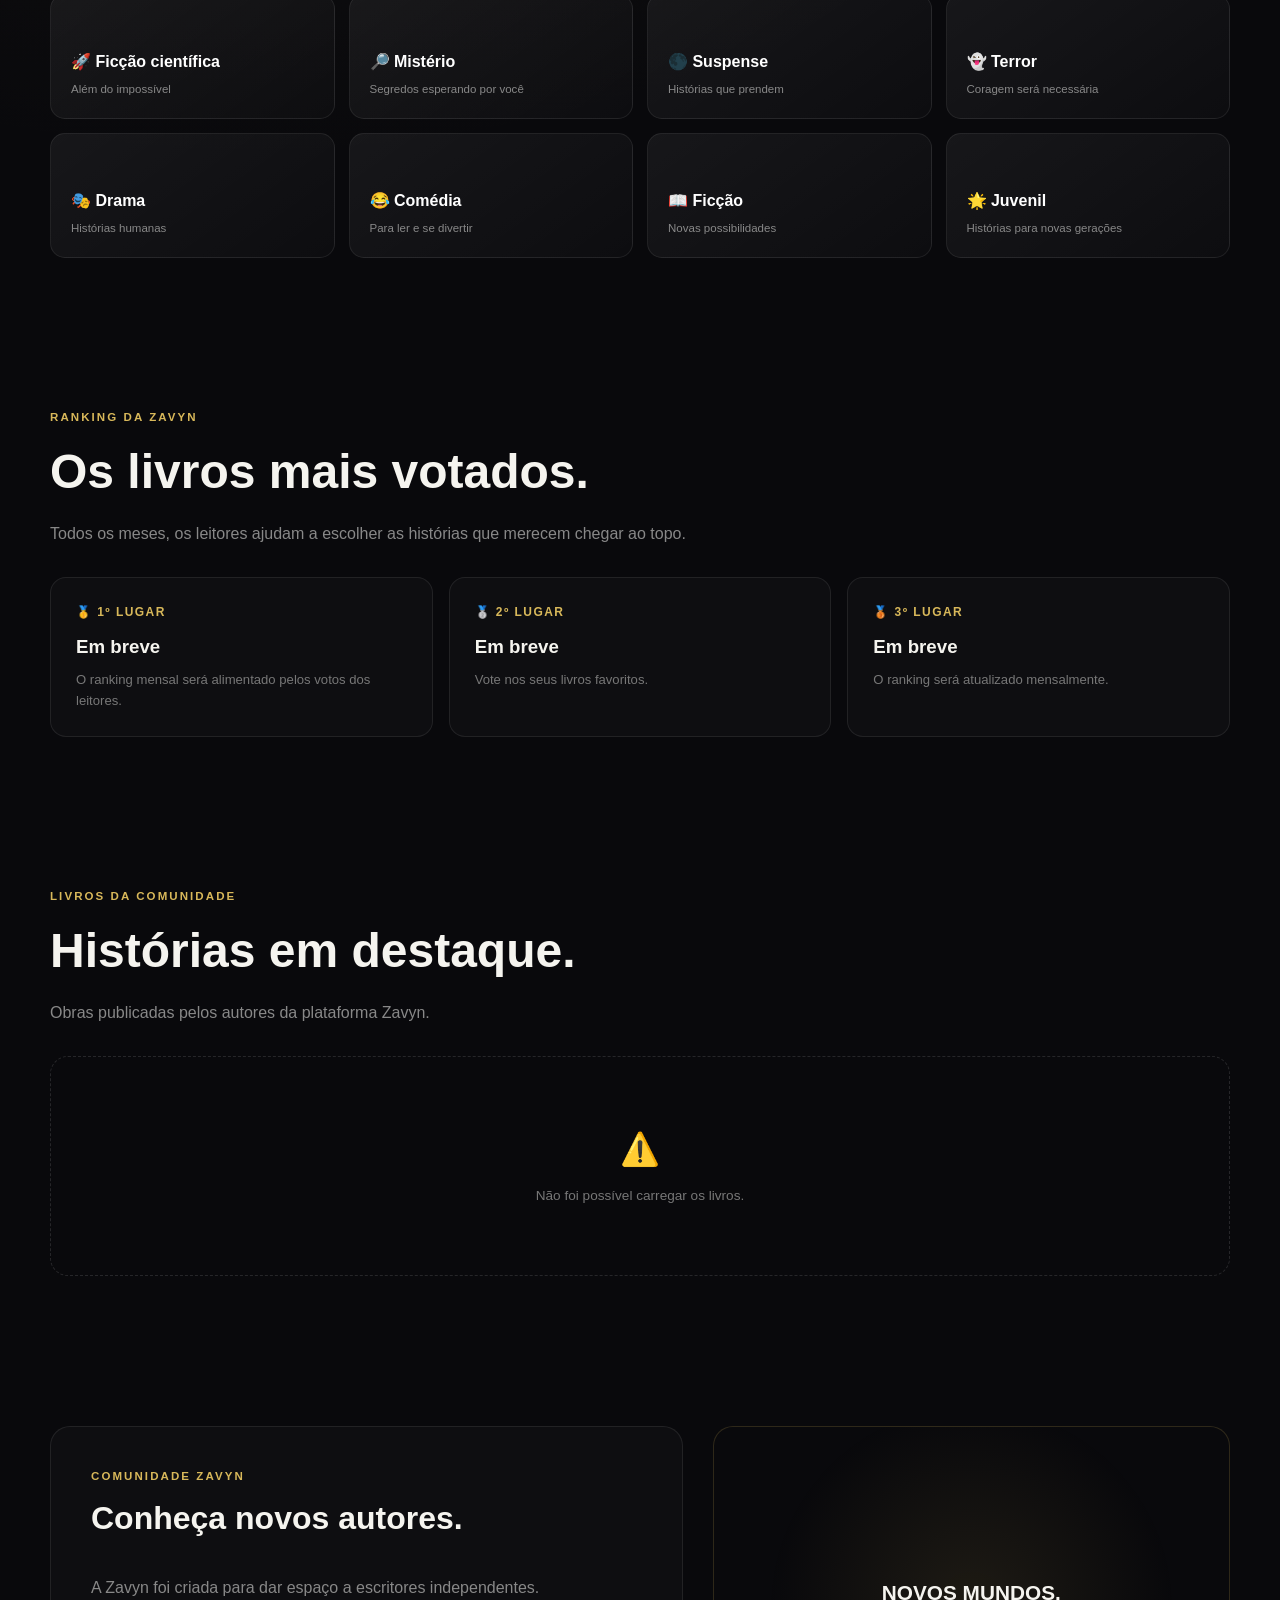
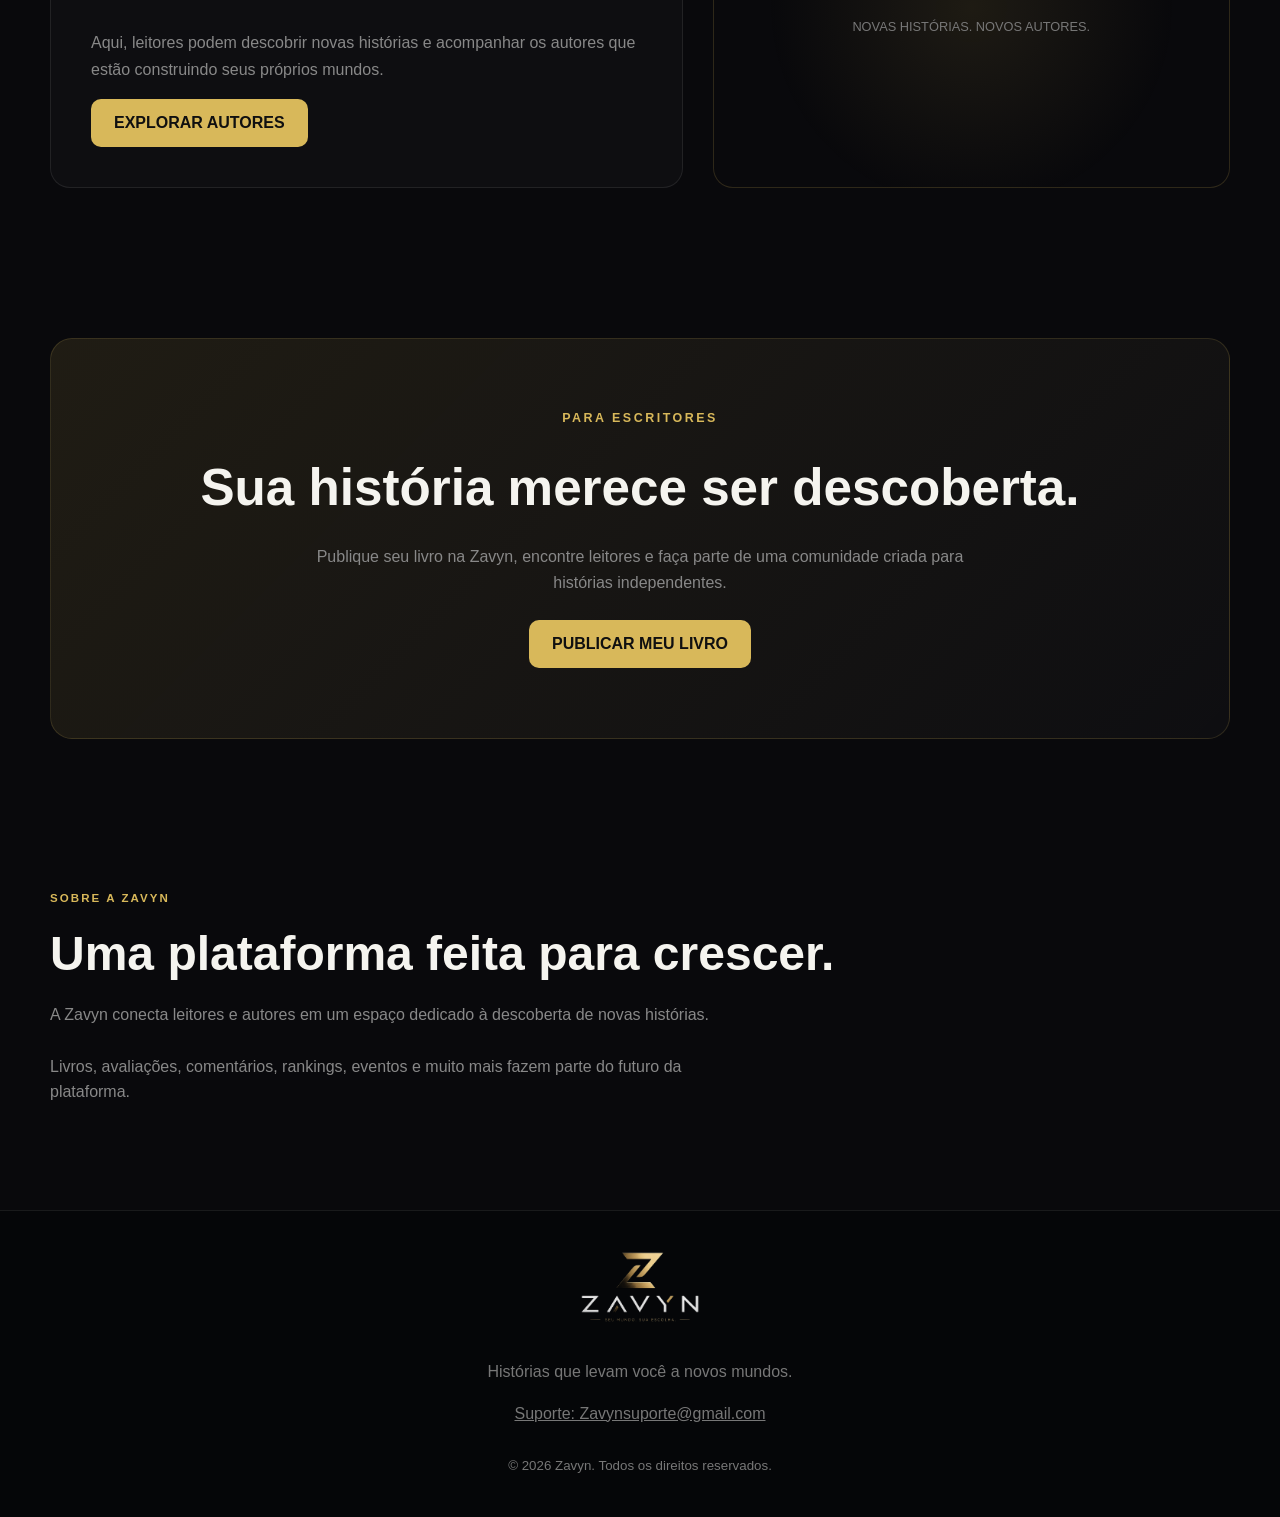
==== commit a14759e9: "Update index.html" ====
--- a/index.html
+++ b/index.html
@@ -1898,7 +1898,145 @@
 <script src="script.js"></script>
 
 <script src="auth.js"></script>
-
+<script>
+
+async function loadCommunityBooks() {
+
+  const container =
+    document.getElementById("communityBooks");
+
+  if (!container) return;
+
+  try {
+
+    const response = await fetch(
+      "https://zavyn-api.portalzero26.workers.dev/books/latest?limit=8"
+    );
+
+    const data = await response.json();
+
+    if (
+      !data.ok ||
+      !Array.isArray(data.books) ||
+      data.books.length === 0
+    ) {
+
+      container.innerHTML = `
+        <div class="community-books-loading">
+          <span>📚</span>
+          <p>Nenhum livro publicado ainda.</p>
+        </div>
+      `;
+
+      return;
+    }
+
+    container.innerHTML = data.books.map(book => {
+
+      const price =
+        Number(book.price || 0) === 0
+          ? "GRÁTIS"
+          : Number(book.price).toLocaleString(
+              "pt-BR",
+              {
+                style: "currency",
+                currency: "BRL"
+              }
+            );
+
+      return `
+        <article class="community-book-card">
+
+          <img
+            class="community-book-cover"
+            src="${book.cover_url || ""}"
+            alt="${escapeCommunityText(book.title)}"
+          >
+
+          <div class="community-book-info">
+
+            <h3>
+              ${escapeCommunityText(book.title)}
+            </h3>
+
+            <p class="community-book-author">
+              por ${escapeCommunityText(
+                book.author?.name || "Autor"
+              )}
+            </p>
+
+            <p class="community-book-description">
+              ${escapeCommunityText(
+                book.description || "Sem descrição."
+              )}
+            </p>
+
+            <div class="community-book-bottom">
+
+              <span class="community-book-price">
+                ${price}
+              </span>
+
+              <button
+                class="community-book-button"
+                type="button"
+                onclick="communityBookComingSoon()"
+              >
+                VER LIVRO
+              </button>
+
+            </div>
+
+          </div>
+
+        </article>
+      `;
+
+    }).join("");
+
+  } catch (error) {
+
+    console.error(
+      "Erro ao carregar livros da comunidade:",
+      error
+    );
+
+    container.innerHTML = `
+      <div class="community-books-loading">
+        <span>⚠️</span>
+        <p>Não foi possível carregar os livros.</p>
+      </div>
+    `;
+
+  }
+
+}
+
+
+function escapeCommunityText(value) {
+
+  return String(value ?? "")
+    .replace(/&/g, "&amp;")
+    .replace(/</g, "&lt;")
+    .replace(/>/g, "&gt;")
+    .replace(/"/g, "&quot;")
+    .replace(/'/g, "&#039;");
+
+}
+
+
+function communityBookComingSoon() {
+
+  alert(
+    "A página do livro e o sistema de compra serão conectados em seguida."
+  );
+
+}
+
+
+loadCommunityBooks();
+
+</script>
 
 </body>
 
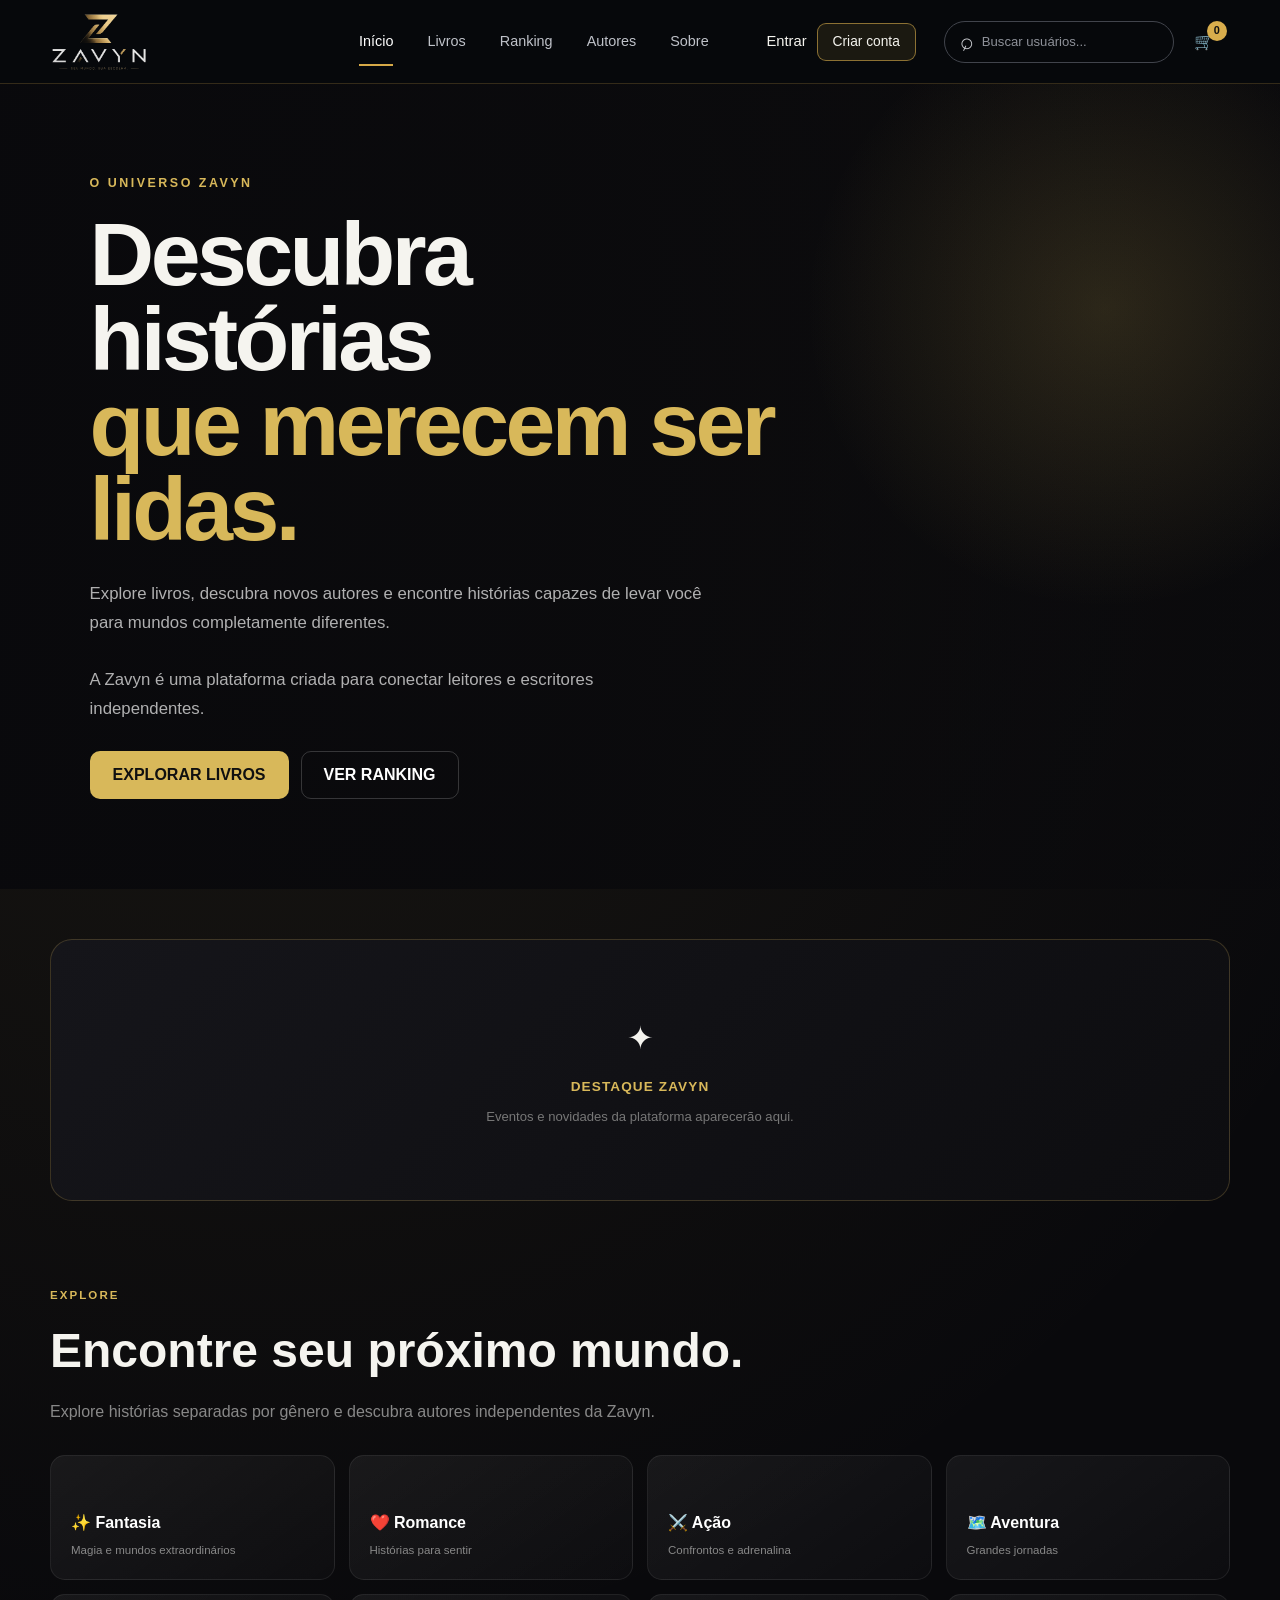
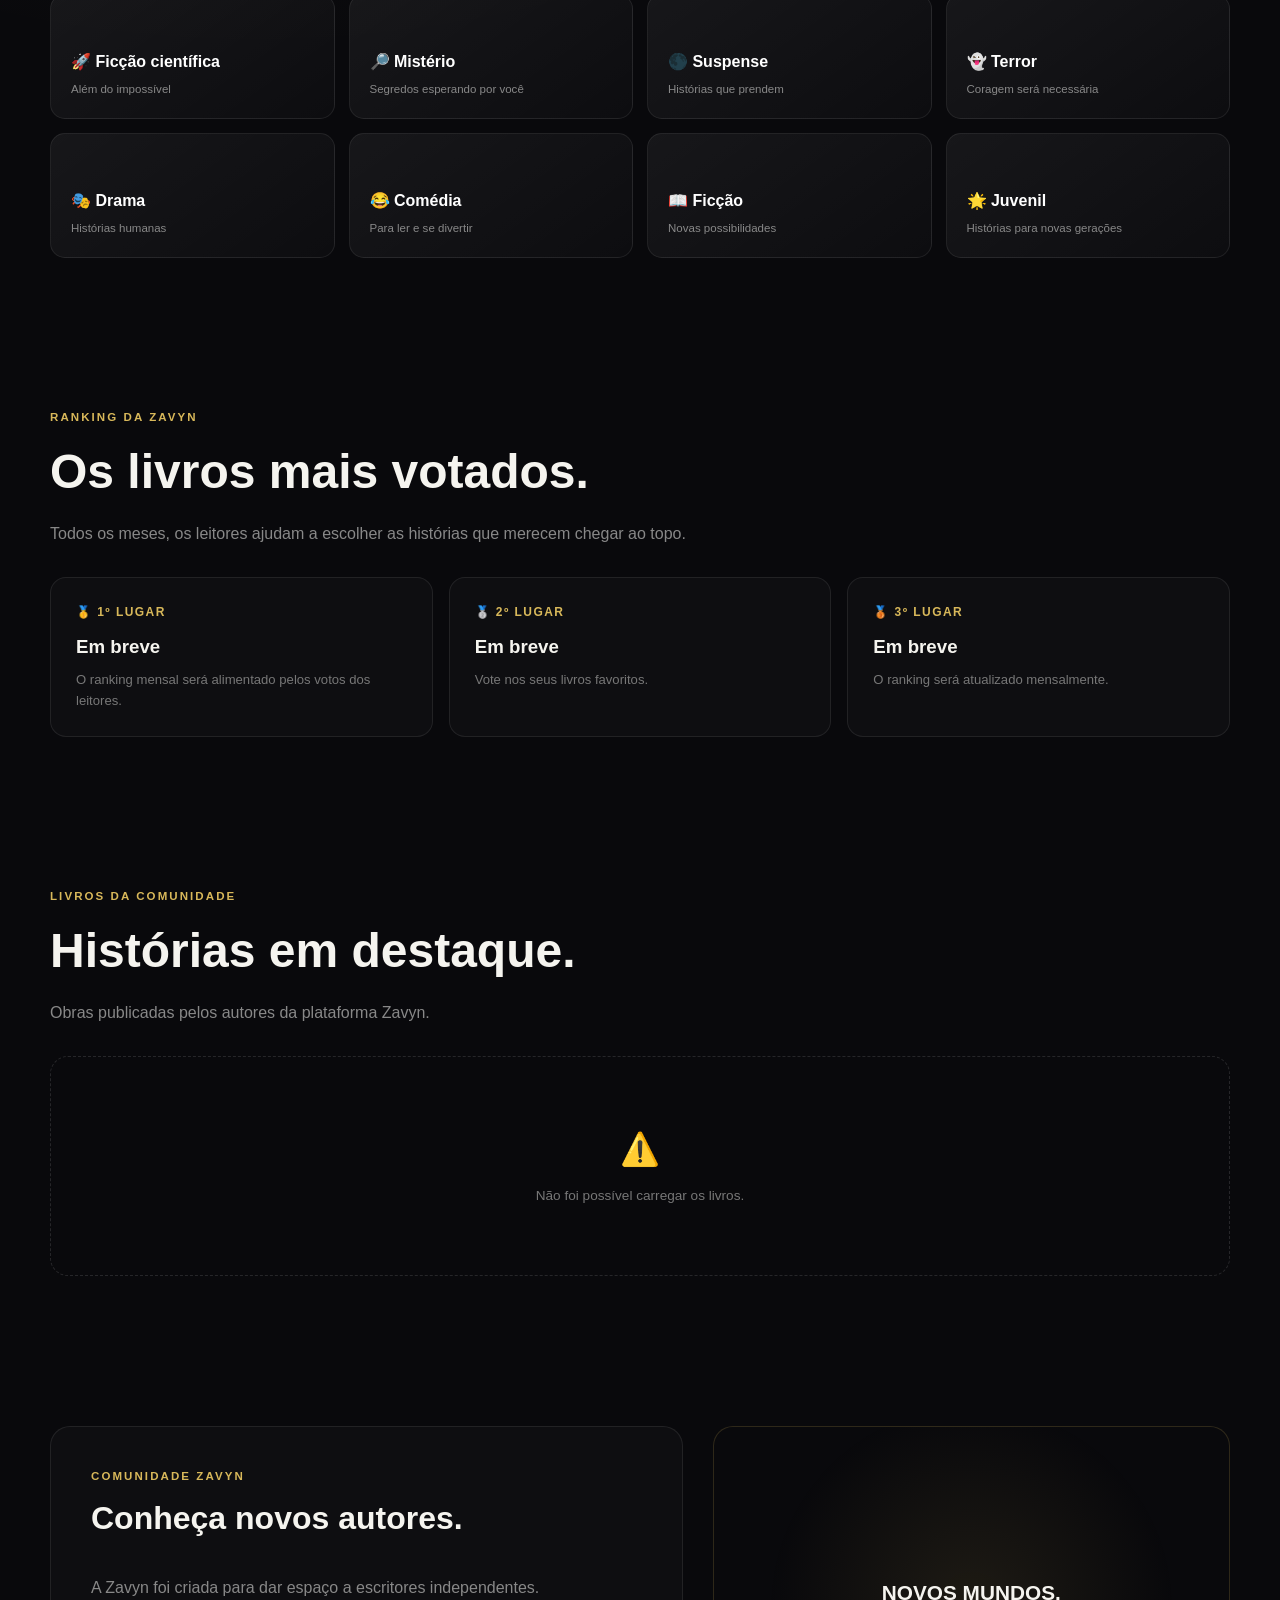
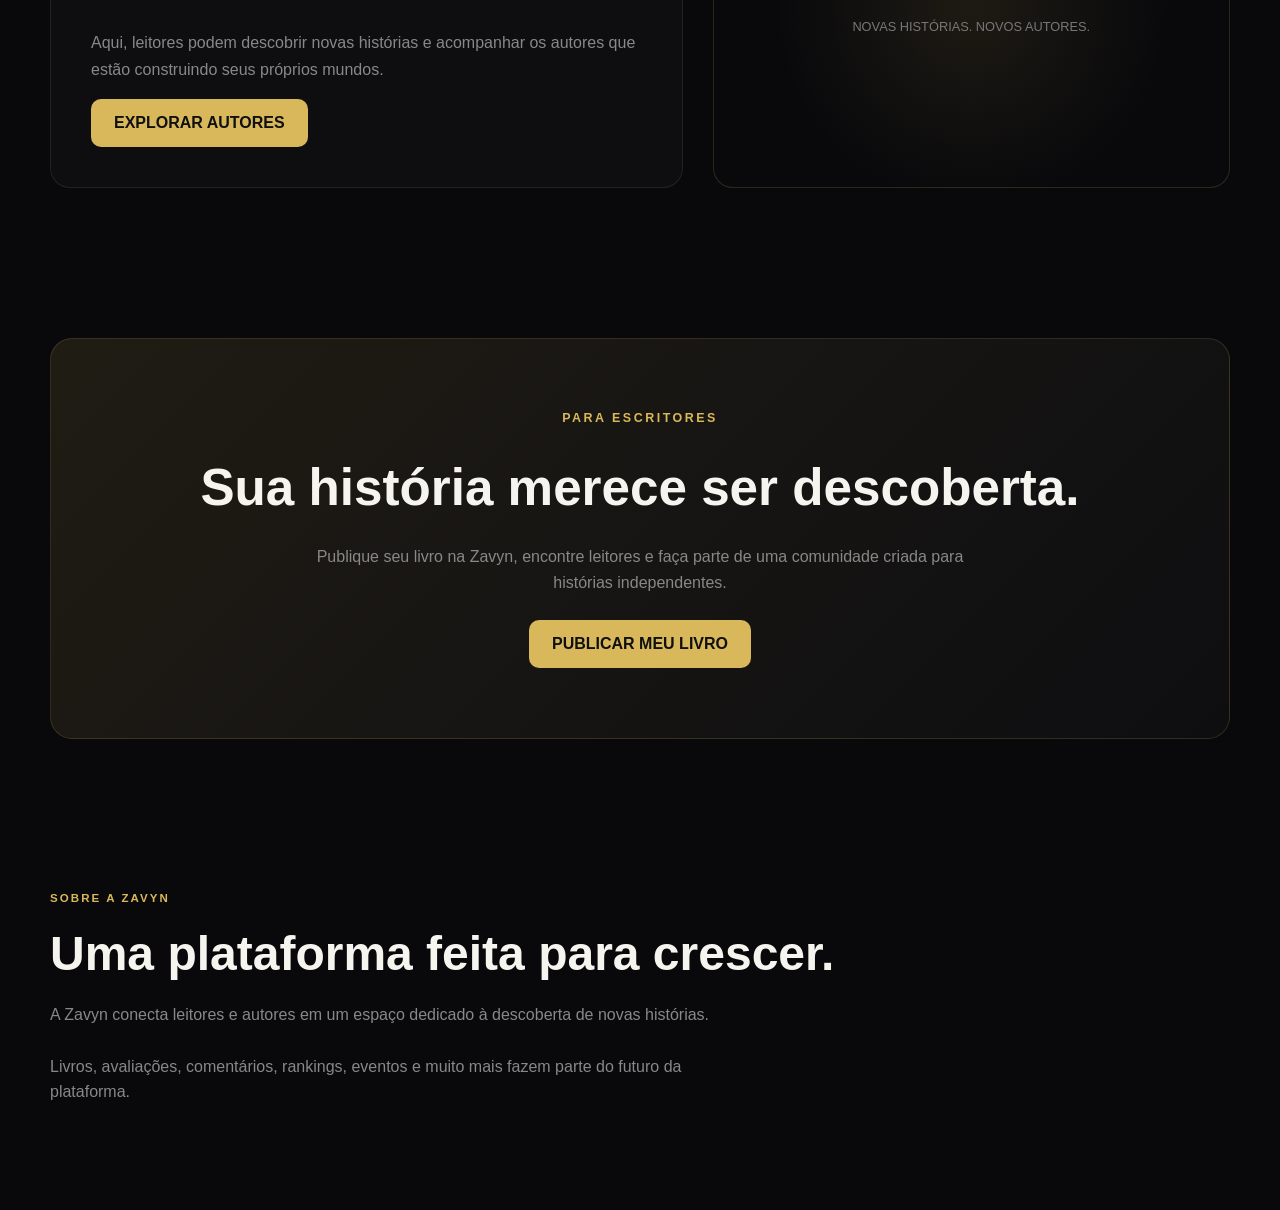
==== commit ac0064a7: "Update index.html" ====
--- a/index.html
+++ b/index.html
@@ -1821,47 +1821,38 @@
       <div id="closeCartBackdrop"></div>
 
     </div>
-
-
     <div
-      id="userSearchModal"
-      aria-hidden="true"
-    >
-
-      <button id="closeUserSearchBtn">
-        Fechar
-      </button>
-
-      <div id="closeUserSearchBackdrop"></div>
-
-      <input
-        id="userSearchModalInput"
-      >
-
-      <div id="userSearchResults"></div>
-
-    </div>
-
-
-    <div
-      id="publicProfileModal"
-      aria-hidden="true"
-    >
-
-      <button id="closePublicProfileBtn">
-        Fechar
-      </button>
-
-      <div id="closePublicProfileBackdrop"></div>
-
-      <div id="publicProfileContent"></div>
-
-    </div>
-
-  </div>
-
-
-
+  id="userSearchModal"
+  aria-hidden="true"
+>
+
+  <button id="closeUserSearchBtn">
+    Fechar
+  </button>
+
+  <div id="closeUserSearchBackdrop"></div>
+
+  <input
+    id="userSearchModalInput"
+  >
+
+  <div id="userSearchResults"></div>
+
+</div>
+<div
+  id="publicProfileModal"
+  aria-hidden="true"
+>
+
+  <button id="closePublicProfileBtn">
+    Fechar
+  </button>
+
+  <div id="closePublicProfileBackdrop"></div>
+
+  <div id="publicProfileContent"></div>
+
+</div>
   <!-- ===================================================
        FOOTER
   ==================================================== -->
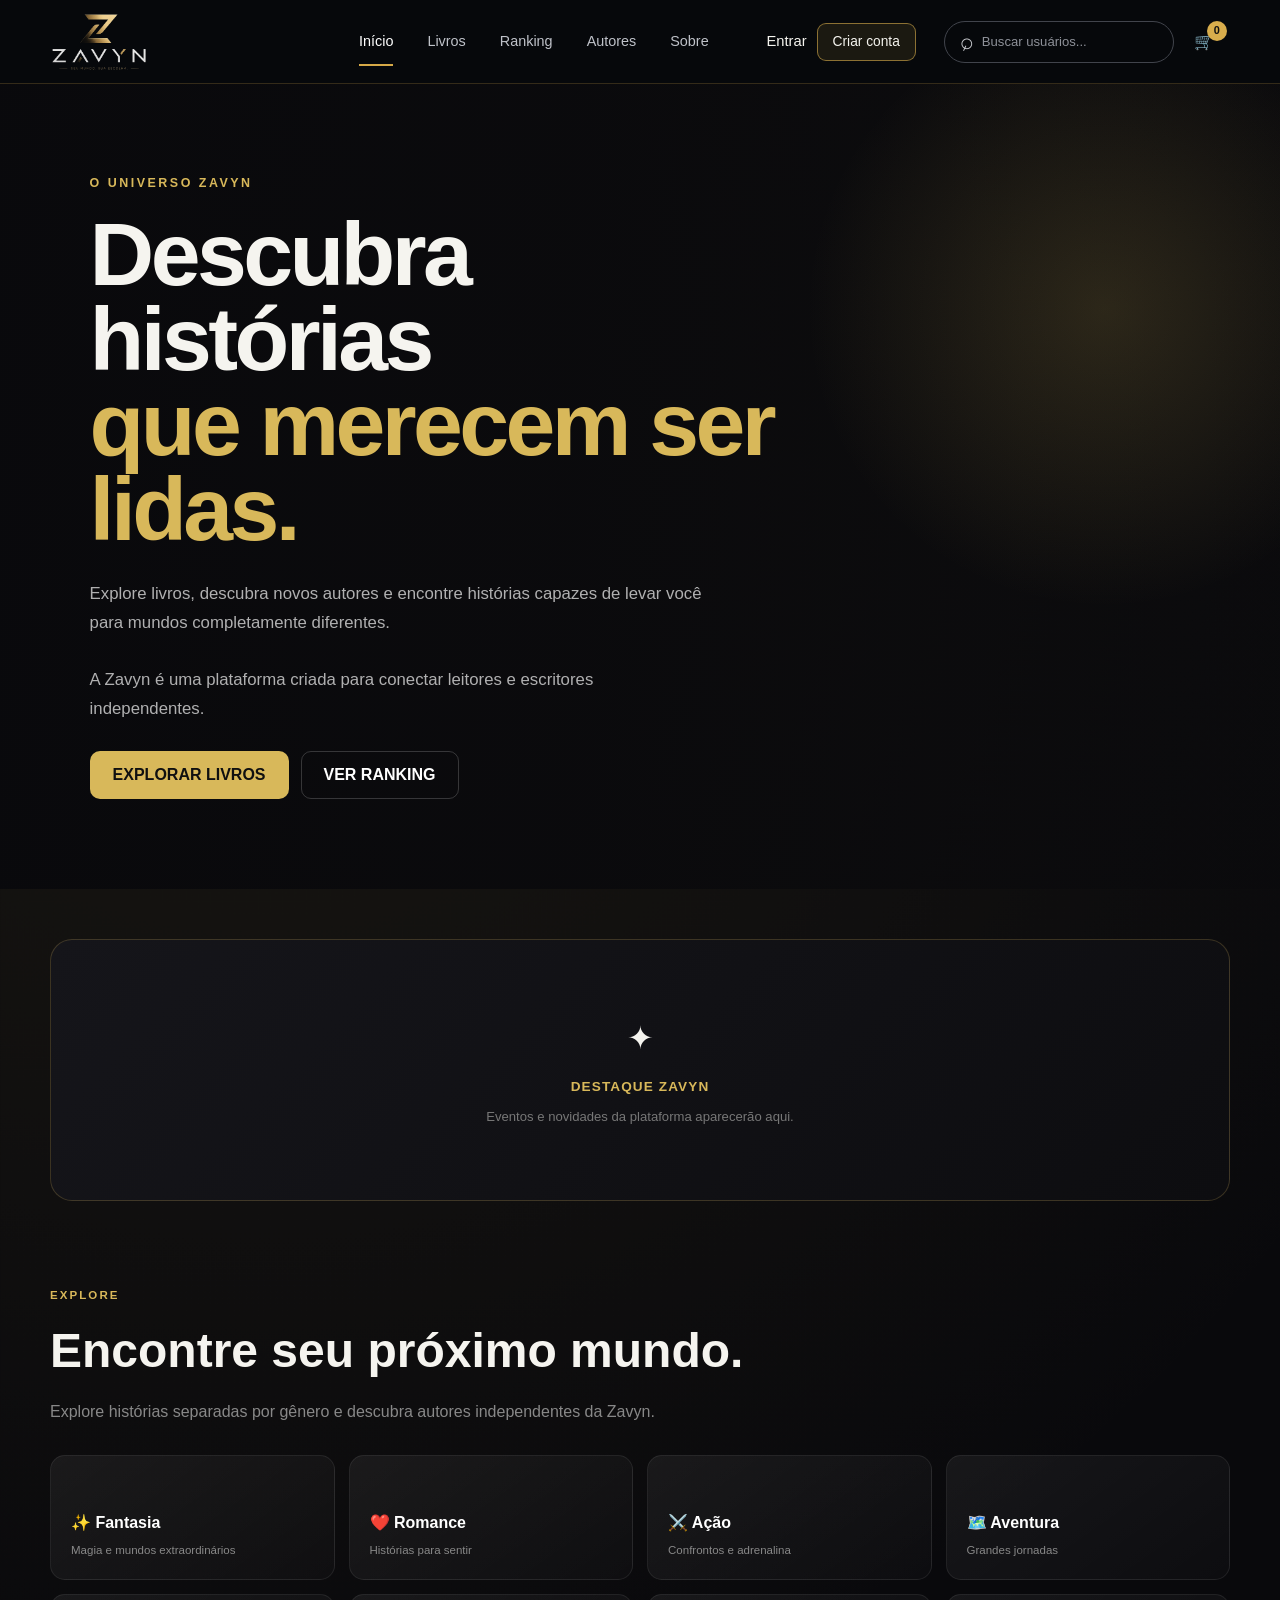
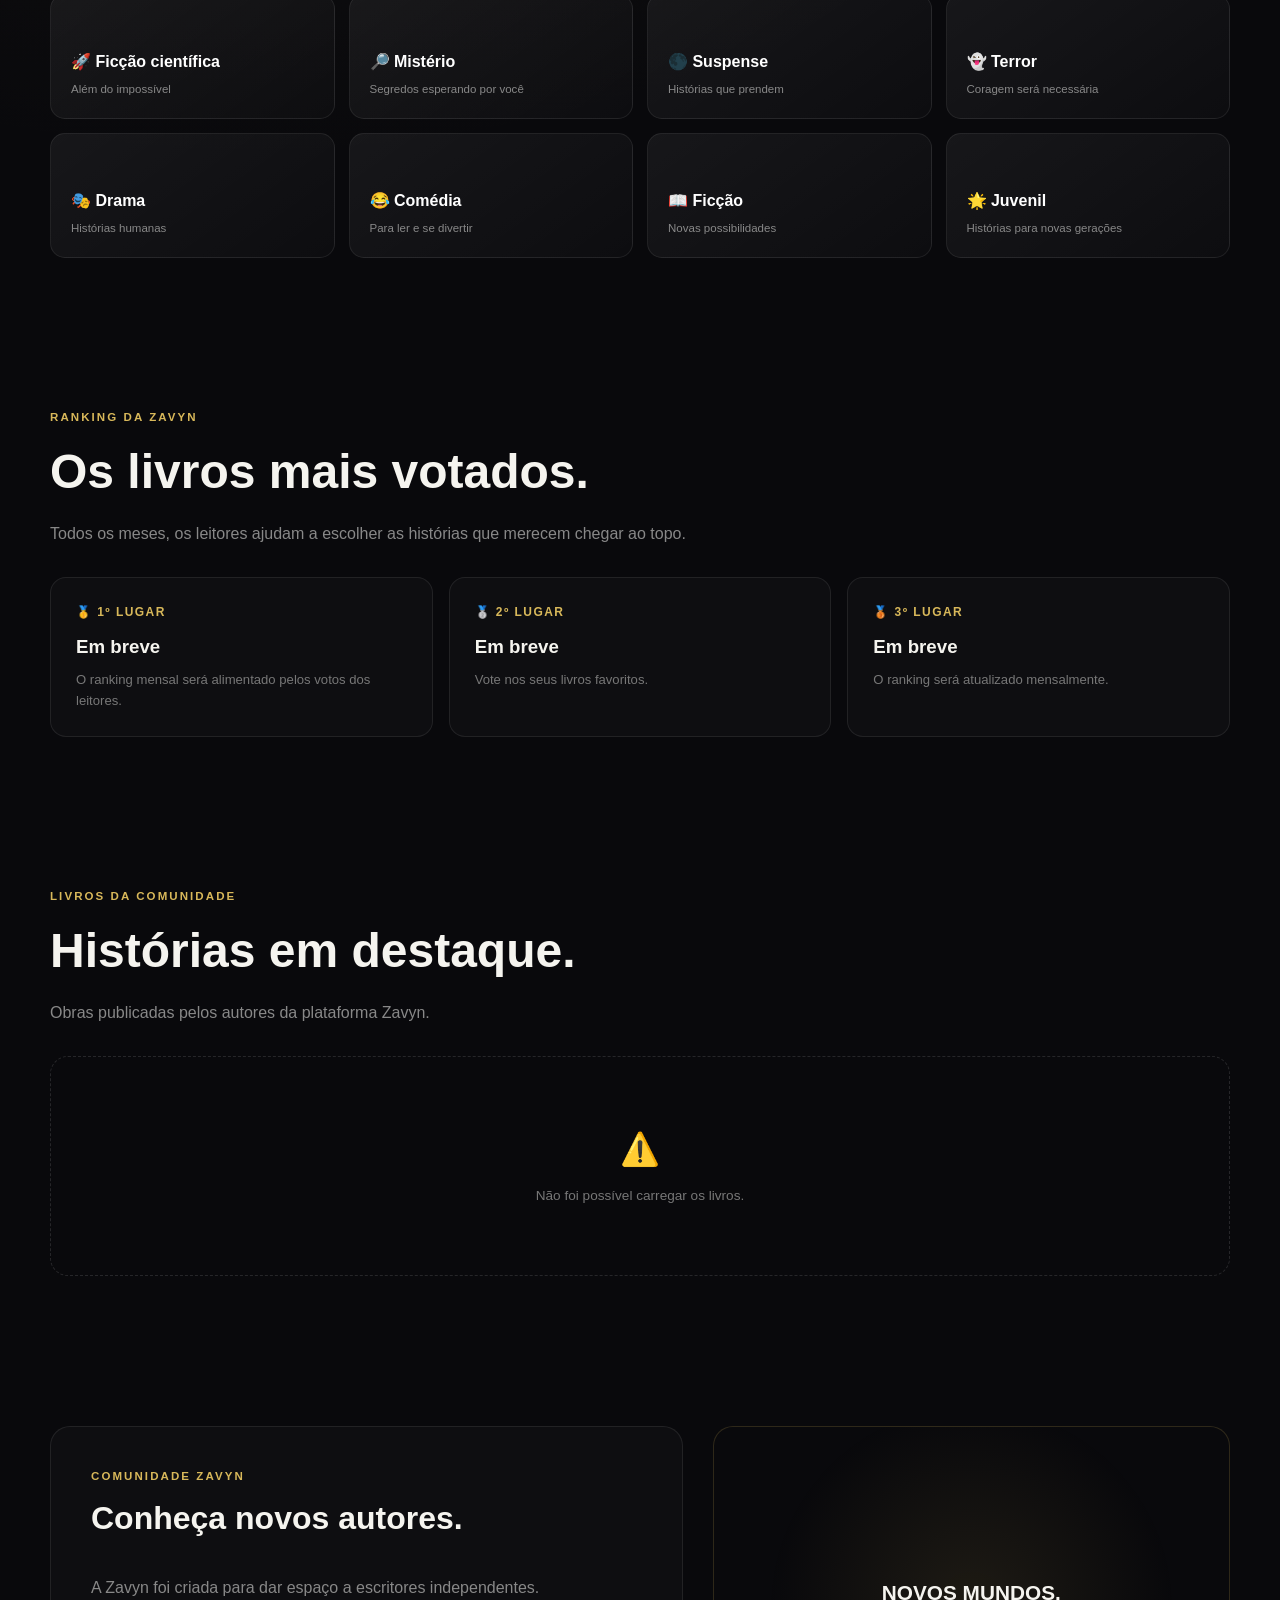
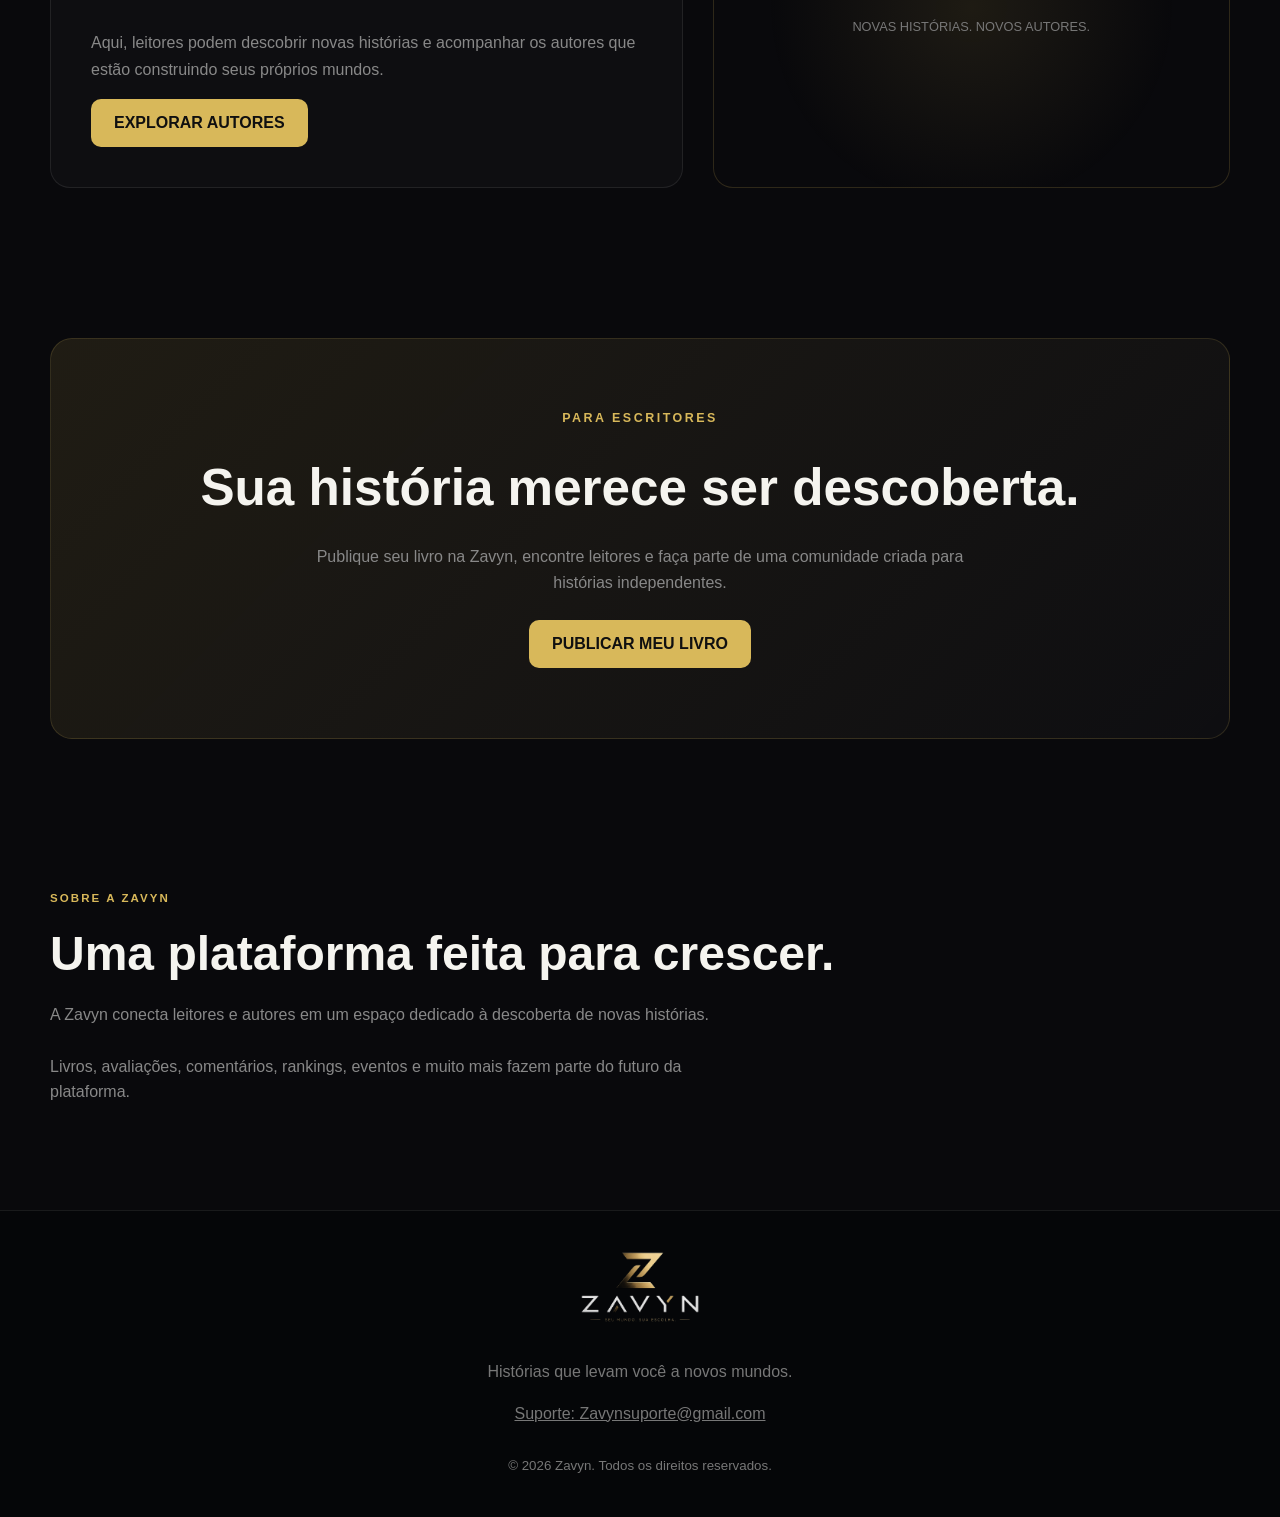
==== commit 9a9910a4: "Update index.html" ====
--- a/index.html
+++ b/index.html
@@ -1777,10 +1777,12 @@
     </section>
 
 
-    <div
-      id="bookModal"
-      aria-hidden="true"
-    >
+    <!-- IMPORTANTE:
+         ESTE ERA O MODAL DUPLICADO.
+         AGORA ELE É bookModal.
+    -->
+
+    <div id="bookModal" class="user-search-modal" aria-hidden="true">
 
       <img id="modalCover">
 
@@ -1821,38 +1823,45 @@
       <div id="closeCartBackdrop"></div>
 
     </div>
+        <div
+      id="userSearchModal"
+      aria-hidden="true"
+    >
+
+      <button id="closeUserSearchBtn">
+        Fechar
+      </button>
+
+      <div id="closeUserSearchBackdrop"></div>
+
+      <input
+        id="userSearchModalInput"
+      >
+
+      <div id="userSearchResults"></div>
+
+    </div>
+
+
     <div
-  id="userSearchModal"
-  aria-hidden="true"
->
-
-  <button id="closeUserSearchBtn">
-    Fechar
-  </button>
-
-  <div id="closeUserSearchBackdrop"></div>
-
-  <input
-    id="userSearchModalInput"
-  >
-
-  <div id="userSearchResults"></div>
-
-</div>
-<div
-  id="publicProfileModal"
-  aria-hidden="true"
->
-
-  <button id="closePublicProfileBtn">
-    Fechar
-  </button>
-
-  <div id="closePublicProfileBackdrop"></div>
-
-  <div id="publicProfileContent"></div>
-
-</div>
+      id="publicProfileModal"
+      class="public-profile-modal"
+      aria-hidden="true"
+    >
+
+      <button id="closePublicProfileBtn">
+        Fechar
+      </button>
+
+      <div id="closePublicProfileBackdrop"></div>
+
+      <div id="publicProfileContent"></div>
+
+    </div>
+
+  </div>
+
+
   <!-- ===================================================
        FOOTER
   ==================================================== -->
@@ -1889,6 +1898,7 @@
 <script src="script.js"></script>
 
 <script src="auth.js"></script>
+
 <script>
 
 async function loadCommunityBooks() {
@@ -1921,6 +1931,7 @@
 
       return;
     }
+
 
     container.innerHTML = data.books.map(book => {
 
@@ -1935,7 +1946,9 @@
               }
             );
 
+
       return `
+
         <article class="community-book-card">
 
           <img
@@ -1981,9 +1994,11 @@
           </div>
 
         </article>
+
       `;
 
     }).join("");
+
 
   } catch (error) {
 
@@ -1992,11 +2007,19 @@
       error
     );
 
+
     container.innerHTML = `
+
       <div class="community-books-loading">
+
         <span>⚠️</span>
-        <p>Não foi possível carregar os livros.</p>
+
+        <p>
+          Não foi possível carregar os livros.
+        </p>
+
       </div>
+
     `;
 
   }
@@ -2007,10 +2030,15 @@
 function escapeCommunityText(value) {
 
   return String(value ?? "")
+
     .replace(/&/g, "&amp;")
+
     .replace(/</g, "&lt;")
+
     .replace(/>/g, "&gt;")
+
     .replace(/"/g, "&quot;")
+
     .replace(/'/g, "&#039;");
 
 }
@@ -2029,6 +2057,7 @@
 
 </script>
 
+
 </body>
 
 </html>
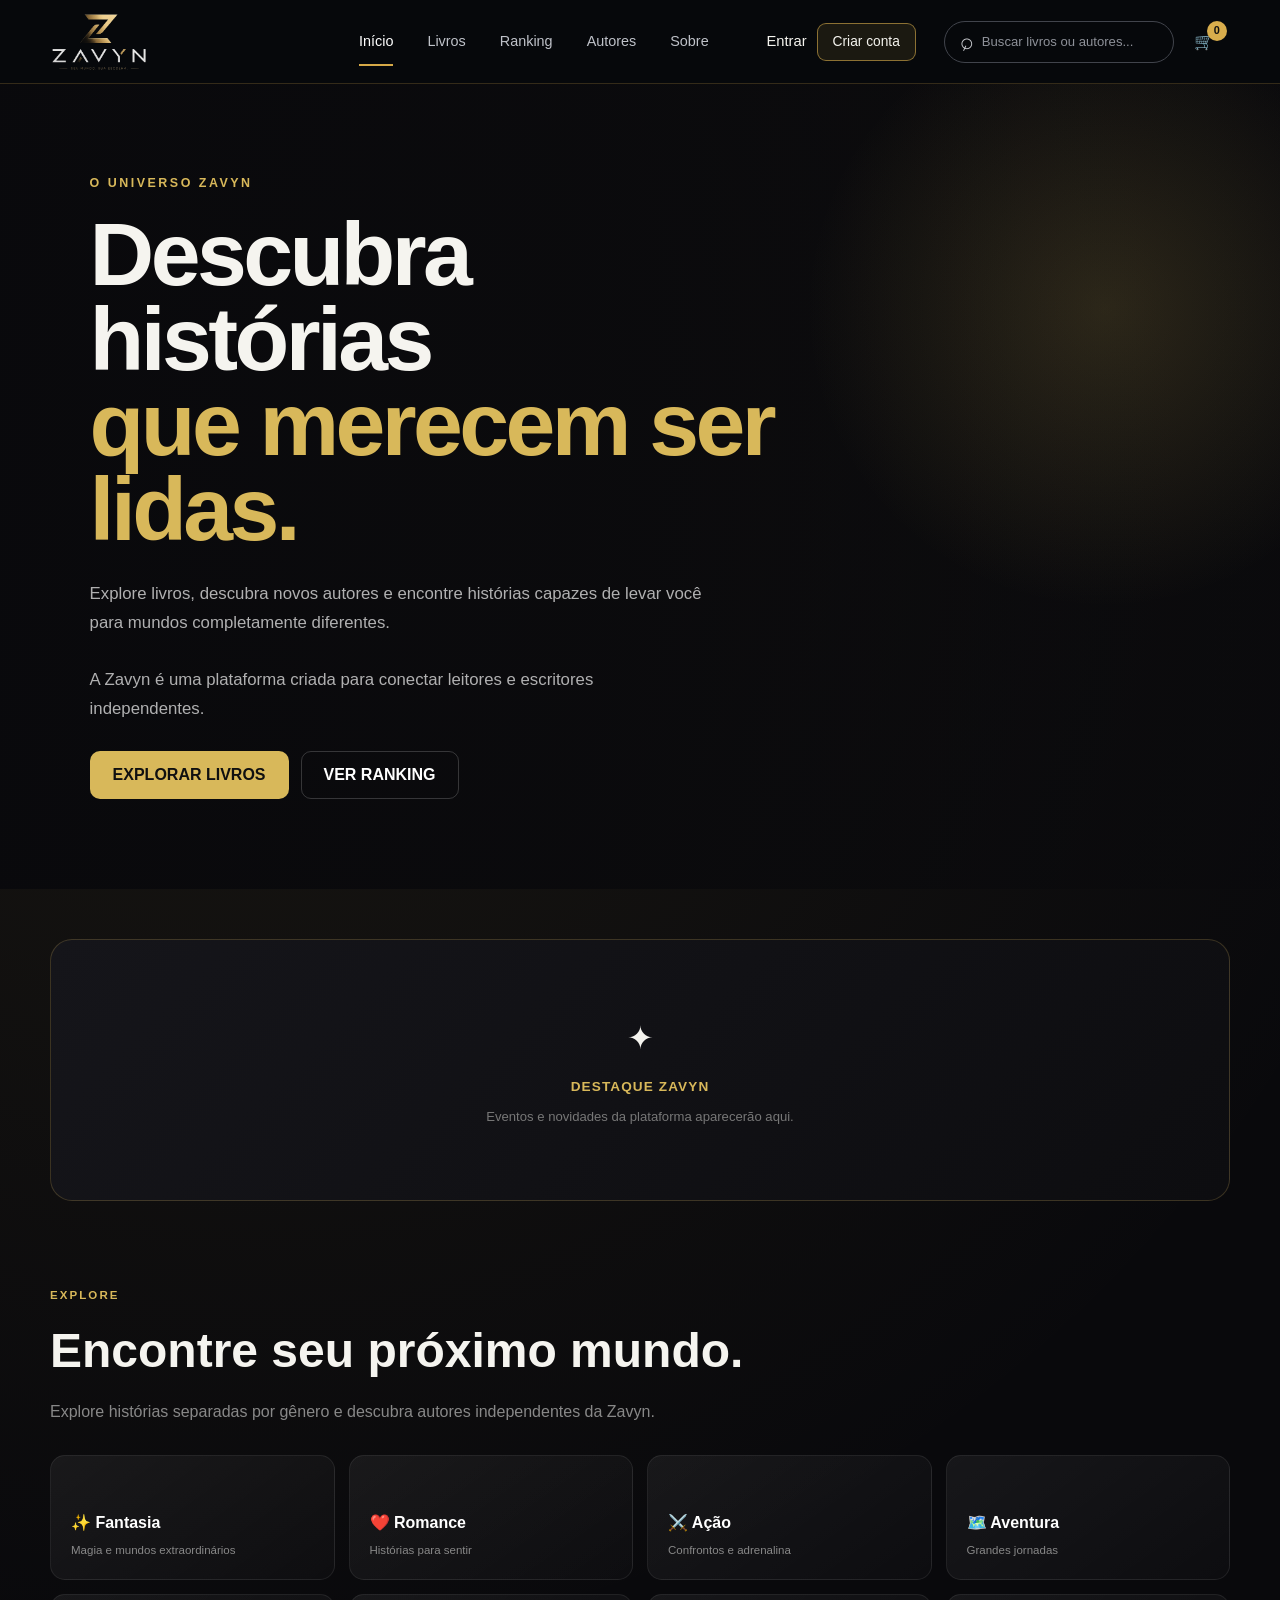
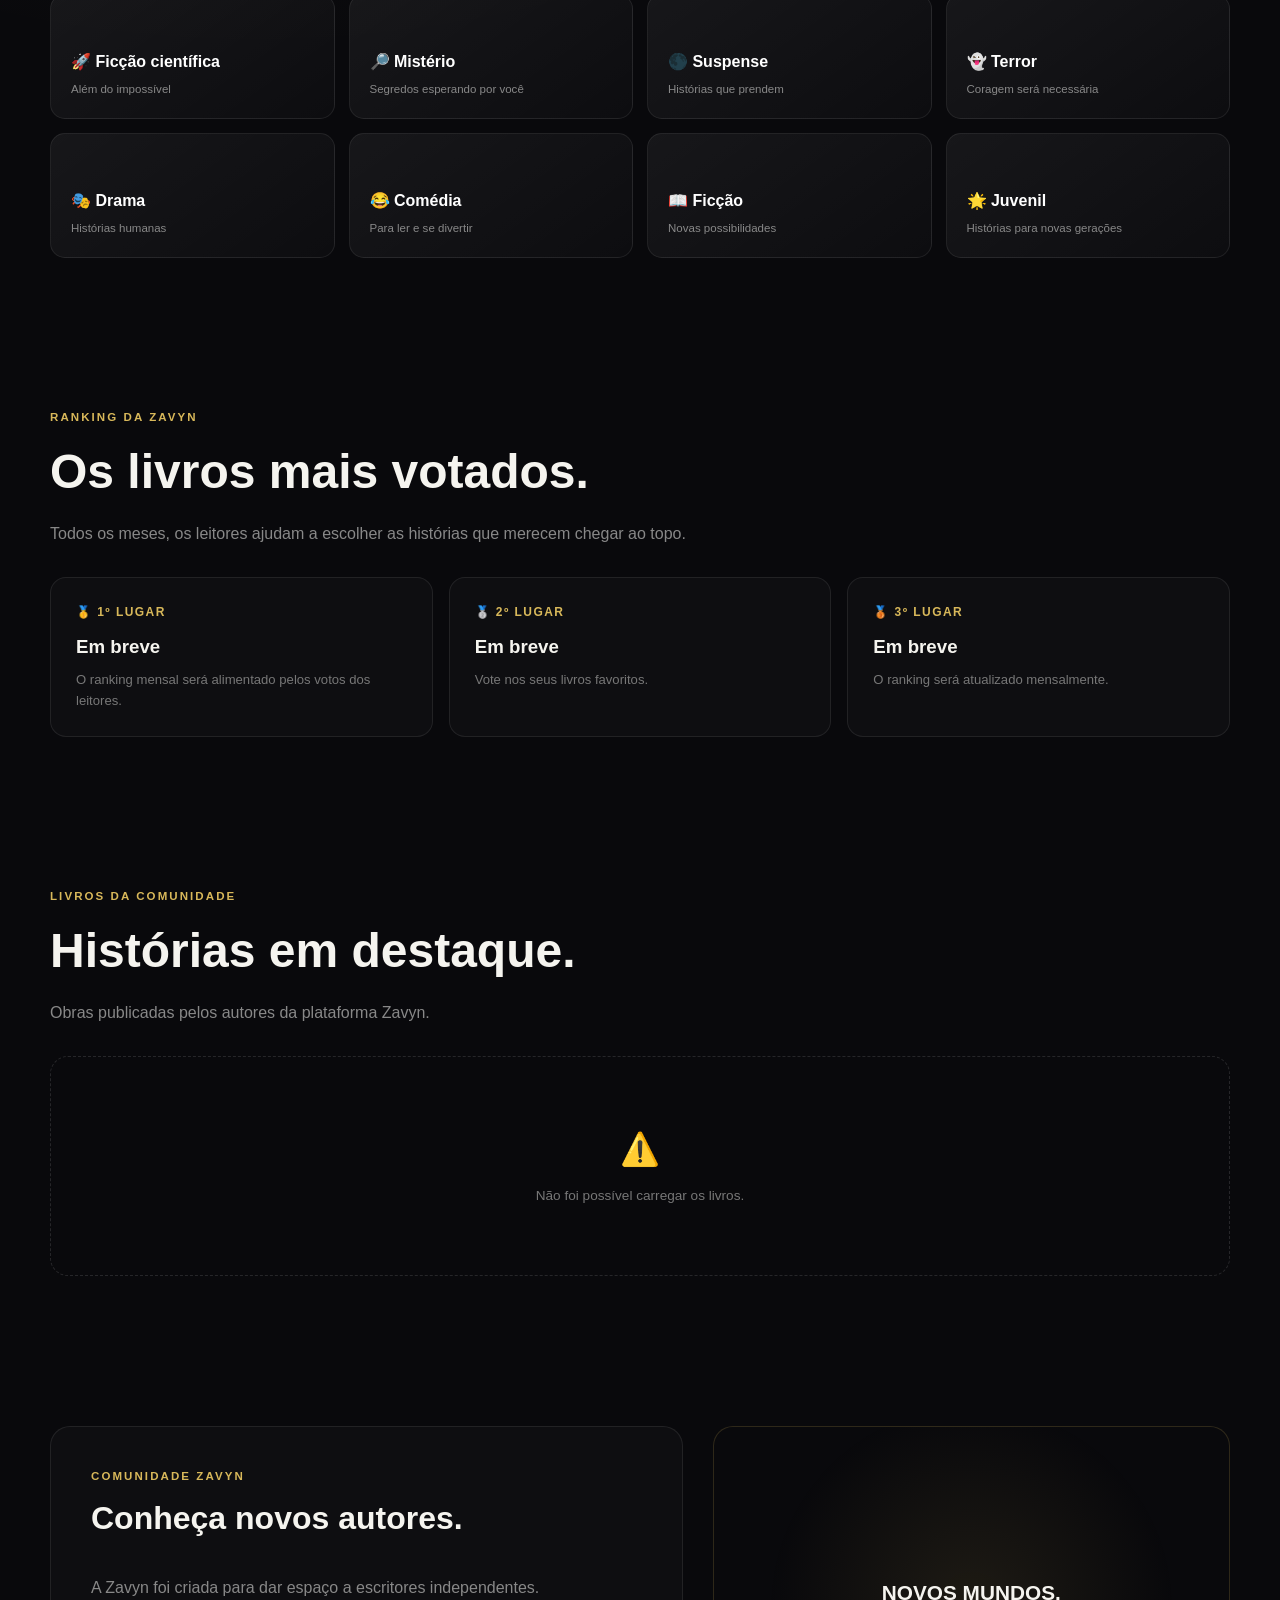
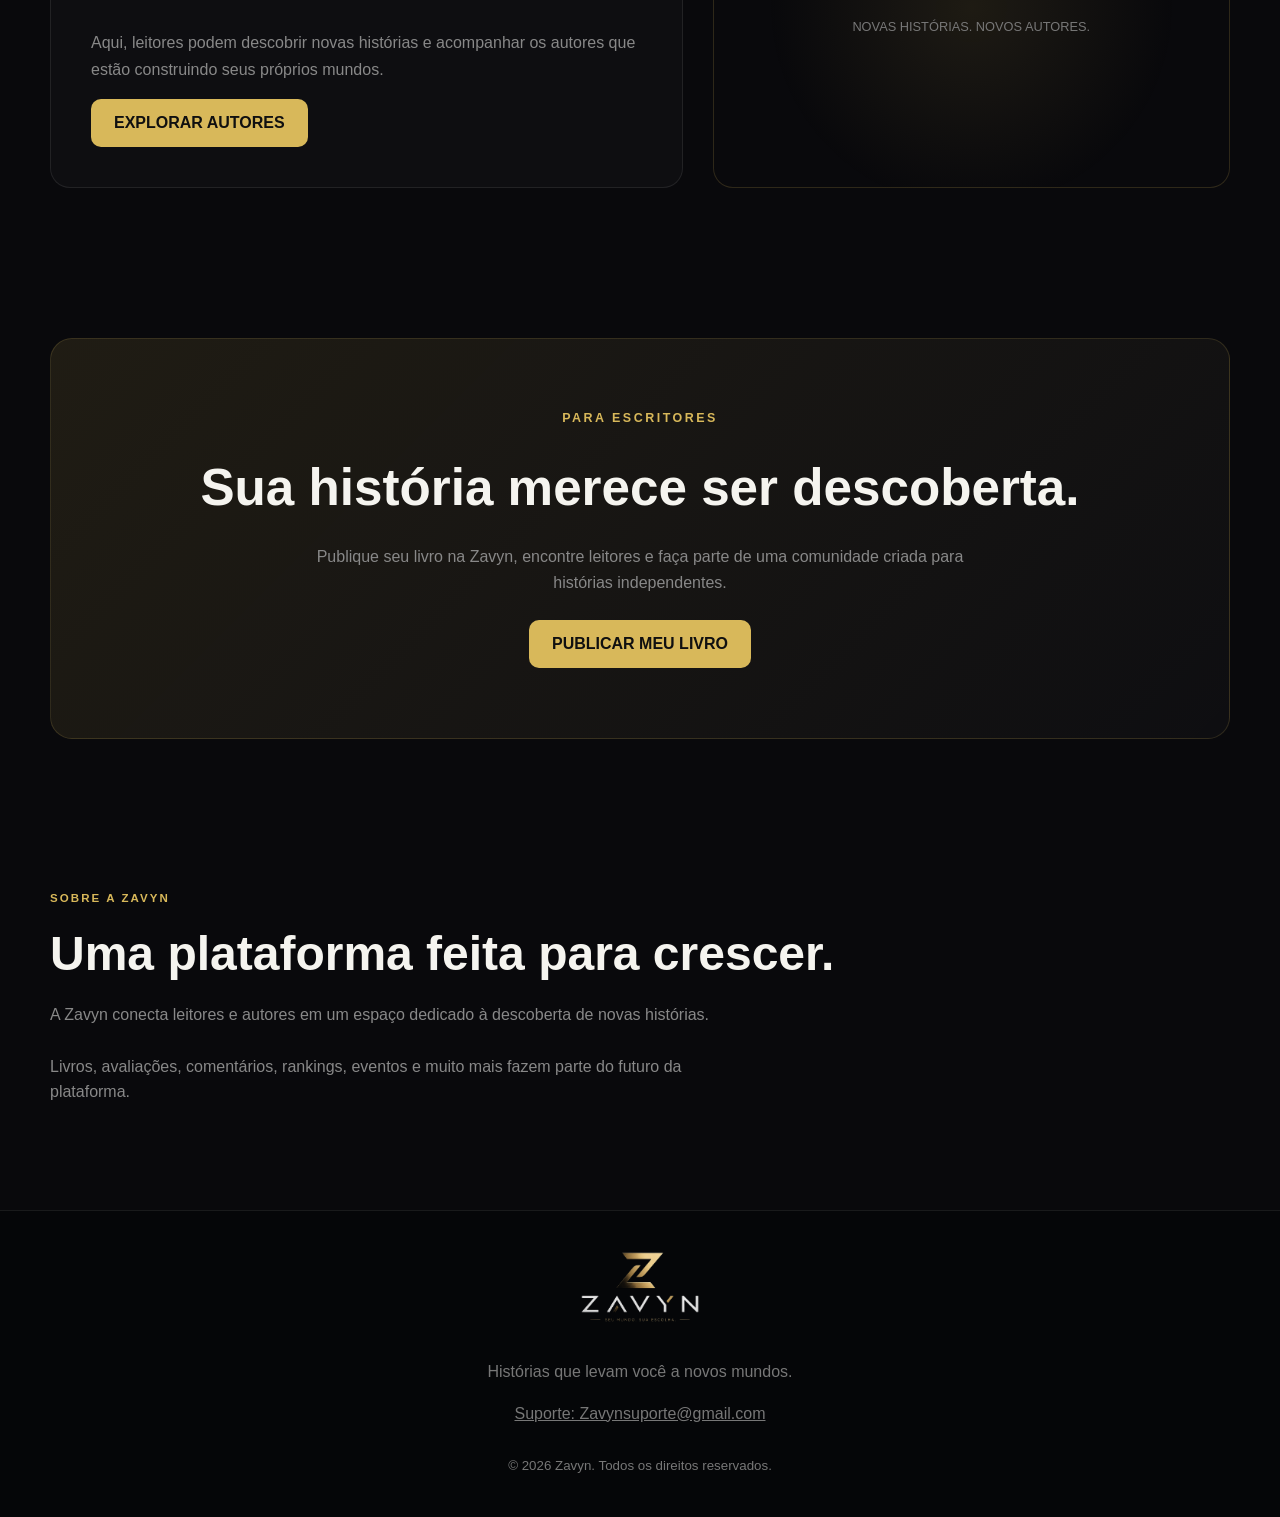
==== commit f1f95332: "Update index.html" ====
--- a/index.html
+++ b/index.html
@@ -961,6 +961,170 @@
 
 
     /* =====================================================
+       BUSCA DE LIVROS E AUTORES
+    ===================================================== */
+
+    .book-search-modal {
+      position: fixed;
+      inset: 0;
+      z-index: 99999;
+      display: none;
+      align-items: center;
+      justify-content: center;
+      padding: 24px;
+    }
+
+    .book-search-modal[aria-hidden="false"] {
+      display: flex;
+    }
+
+    .book-search-backdrop {
+      position: absolute;
+      inset: 0;
+      background: rgba(0,0,0,.72);
+    }
+
+    .book-search-panel {
+      position: relative;
+      z-index: 2;
+      width: min(760px, 100%);
+      max-height: min(760px, calc(100vh - 48px));
+      overflow: auto;
+      box-sizing: border-box;
+      padding: 24px;
+      border: 1px solid rgba(216,184,90,.22);
+      border-radius: 20px;
+      background: #111116;
+      box-shadow: 0 25px 80px rgba(0,0,0,.55);
+    }
+
+    .book-search-close {
+      position: absolute;
+      top: 16px;
+      right: 16px;
+      border: 1px solid rgba(255,255,255,.12);
+      border-radius: 8px;
+      padding: 8px 12px;
+      background: rgba(255,255,255,.05);
+      color: #fff;
+      cursor: pointer;
+    }
+
+    .book-search-header {
+      padding-right: 80px;
+      margin-bottom: 18px;
+    }
+
+    .book-search-header strong {
+      display: block;
+      color: #d8b85a;
+      font-size: 1.2rem;
+    }
+
+    .book-search-header span {
+      display: block;
+      margin-top: 6px;
+      color: #888;
+      font-size: .82rem;
+    }
+
+    .book-search-input {
+      width: 100%;
+      box-sizing: border-box;
+      padding: 13px 15px;
+      border: 1px solid rgba(255,255,255,.12);
+      border-radius: 10px;
+      outline: none;
+      background: #0b0b0f;
+      color: #fff;
+      font-size: .95rem;
+    }
+
+    .book-search-input:focus {
+      border-color: rgba(216,184,90,.55);
+    }
+
+    .book-search-results {
+      margin-top: 18px;
+      display: grid;
+      gap: 10px;
+    }
+
+    .book-search-result {
+      display: grid;
+      grid-template-columns: 64px 1fr auto;
+      gap: 14px;
+      align-items: center;
+      padding: 12px;
+      border: 1px solid rgba(255,255,255,.08);
+      border-radius: 12px;
+      background: rgba(255,255,255,.025);
+      cursor: pointer;
+    }
+
+    .book-search-result:hover {
+      border-color: rgba(216,184,90,.35);
+    }
+
+    .book-search-result img {
+      width: 64px;
+      height: 90px;
+      object-fit: cover;
+      border-radius: 7px;
+      background: #19191f;
+    }
+
+    .book-search-result h3 {
+      margin: 0 0 5px;
+      font-size: .95rem;
+    }
+
+    .book-search-result p {
+      margin: 0;
+      color: #888;
+      font-size: .76rem;
+      line-height: 1.45;
+    }
+
+    .book-search-result-price {
+      color: #d8b85a;
+      font-weight: 800;
+      font-size: .8rem;
+      white-space: nowrap;
+    }
+
+    .book-search-empty {
+      padding: 30px 15px;
+      text-align: center;
+      color: #777;
+    }
+
+    @media (max-width: 600px) {
+      .book-search-modal {
+        padding: 12px;
+      }
+
+      .book-search-panel {
+        padding: 18px;
+        max-height: calc(100vh - 24px);
+      }
+
+      .book-search-result {
+        grid-template-columns: 52px 1fr;
+      }
+
+      .book-search-result img {
+        width: 52px;
+        height: 76px;
+      }
+
+      .book-search-result-price {
+        grid-column: 2;
+      }
+    }
+
+
+    /* =====================================================
        RESPONSIVO
     ===================================================== */
 
@@ -1107,7 +1271,7 @@
 
       <label
         class="search-box"
-        aria-label="Buscar usuários"
+        aria-label="Buscar livros ou autores"
       >
 
         <span>⌕</span>
@@ -1115,7 +1279,7 @@
         <input
           id="bookSearch"
           type="search"
-          placeholder="Buscar usuários..."
+          placeholder="Buscar livros ou autores..."
           autocomplete="off"
         >
 
@@ -1528,14 +1692,14 @@
 
 
    <div
-  class="community-books-grid"
-  id="communityBooks"
->
-  <div class="community-books-loading">
-    <span>📚</span>
-    <p>Carregando livros da comunidade...</p>
-  </div>
-</div>
+   class="community-books-grid"
+   id="communityBooks"
+   >
+     <div class="community-books-loading">
+       <span>📚</span>
+       <p>Carregando livros da comunidade...</p>
+     </div>
+   </div>
 
 
   </section>
@@ -1591,6 +1755,7 @@
           EXPLORAR AUTORES
         </a>
 
+
       </div>
 
 
@@ -1735,8 +1900,10 @@
           type="email"
         >
 
-        <div class="payment-option selected"
-             data-payment="pix">
+        <div
+          class="payment-option selected"
+          data-payment="pix"
+        >
         </div>
 
         <div
@@ -1782,7 +1949,11 @@
          AGORA ELE É bookModal.
     -->
 
-    <div id="bookModal" class="user-search-modal" aria-hidden="true">
+    <div
+      id="bookModal"
+      class="user-search-modal"
+      aria-hidden="true"
+    >
 
       <img id="modalCover">
 
@@ -1823,39 +1994,69 @@
       <div id="closeCartBackdrop"></div>
 
     </div>
-        <div
-      id="userSearchModal"
-      aria-hidden="true"
+        </div>
+  </div>
+
+
+  <!-- ===================================================
+       BUSCA DE LIVROS E AUTORES
+  ==================================================== -->
+
+  <div
+    id="bookSearchModal"
+    class="book-search-modal"
+    aria-hidden="true"
+  >
+
+    <div
+      class="book-search-backdrop"
+      id="bookSearchBackdrop"
+    ></div>
+
+
+    <div
+      class="book-search-panel"
+      role="dialog"
+      aria-modal="true"
+      aria-labelledby="bookSearchTitle"
     >
 
-      <button id="closeUserSearchBtn">
+      <button
+        type="button"
+        class="book-search-close"
+        id="closeBookSearchBtn"
+        aria-label="Fechar busca"
+      >
         Fechar
       </button>
 
-      <div id="closeUserSearchBackdrop"></div>
+
+      <div class="book-search-header">
+
+        <strong id="bookSearchTitle">
+          Buscar na Zavyn
+        </strong>
+
+        <span>
+          Encontre livros e autores da comunidade.
+        </span>
+
+      </div>
+
 
       <input
-        id="userSearchModalInput"
+        id="bookSearchModalInput"
+        class="book-search-input"
+        type="search"
+        placeholder="Digite o nome do livro, autor ou gênero..."
+        autocomplete="off"
       >
 
-      <div id="userSearchResults"></div>
-
-    </div>
-
-
-    <div
-      id="publicProfileModal"
-      class="public-profile-modal"
-      aria-hidden="true"
-    >
-
-      <button id="closePublicProfileBtn">
-        Fechar
-      </button>
-
-      <div id="closePublicProfileBackdrop"></div>
-
-      <div id="publicProfileContent"></div>
+
+      <div
+        id="bookSearchResults"
+        class="book-search-results"
+      ></div>
 
     </div>
 
@@ -1873,9 +2074,11 @@
       alt="Zavyn"
     >
 
+
     <p>
       Histórias que levam você a novos mundos.
     </p>
+
 
     <a
       href="mailto:Zavynsuporte@gmail.com"
@@ -1883,7 +2086,9 @@
       Suporte: Zavynsuporte@gmail.com
     </a>
 
+
     <br><br>
+
 
     <small>
       © 2026 Zavyn. Todos os direitos reservados.
@@ -1899,6 +2104,7 @@
 
 <script src="auth.js"></script>
 
+
 <script>
 
 async function loadCommunityBooks() {
@@ -1907,6 +2113,7 @@
     document.getElementById("communityBooks");
 
   if (!container) return;
+
 
   try {
 
@@ -1914,7 +2121,9 @@
       "https://zavyn-api.portalzero26.workers.dev/books/latest?limit=8"
     );
 
+
     const data = await response.json();
+
 
     if (
       !data.ok ||
@@ -1930,14 +2139,18 @@
       `;
 
       return;
+
     }
 
 
     container.innerHTML = data.books.map(book => {
+
 
       const price =
         Number(book.price || 0) === 0
+
           ? "GRÁTIS"
+
           : Number(book.price).toLocaleString(
               "pt-BR",
               {
@@ -1951,35 +2164,47 @@
 
         <article class="community-book-card">
 
+
           <img
             class="community-book-cover"
             src="${book.cover_url || ""}"
             alt="${escapeCommunityText(book.title)}"
           >
 
+
           <div class="community-book-info">
+
 
             <h3>
               ${escapeCommunityText(book.title)}
             </h3>
 
+
             <p class="community-book-author">
+
               por ${escapeCommunityText(
                 book.author?.name || "Autor"
               )}
+
             </p>
 
+
             <p class="community-book-description">
+
               ${escapeCommunityText(
                 book.description || "Sem descrição."
               )}
+
             </p>
 
+
             <div class="community-book-bottom">
+
 
               <span class="community-book-price">
                 ${price}
               </span>
+
 
               <button
                 class="community-book-button"
@@ -1989,10 +2214,13 @@
                 VER LIVRO
               </button>
 
+
             </div>
 
+
           </div>
 
+
         </article>
 
       `;
@@ -2001,6 +2229,7 @@
 
 
   } catch (error) {
+
 
     console.error(
       "Erro ao carregar livros da comunidade:",
